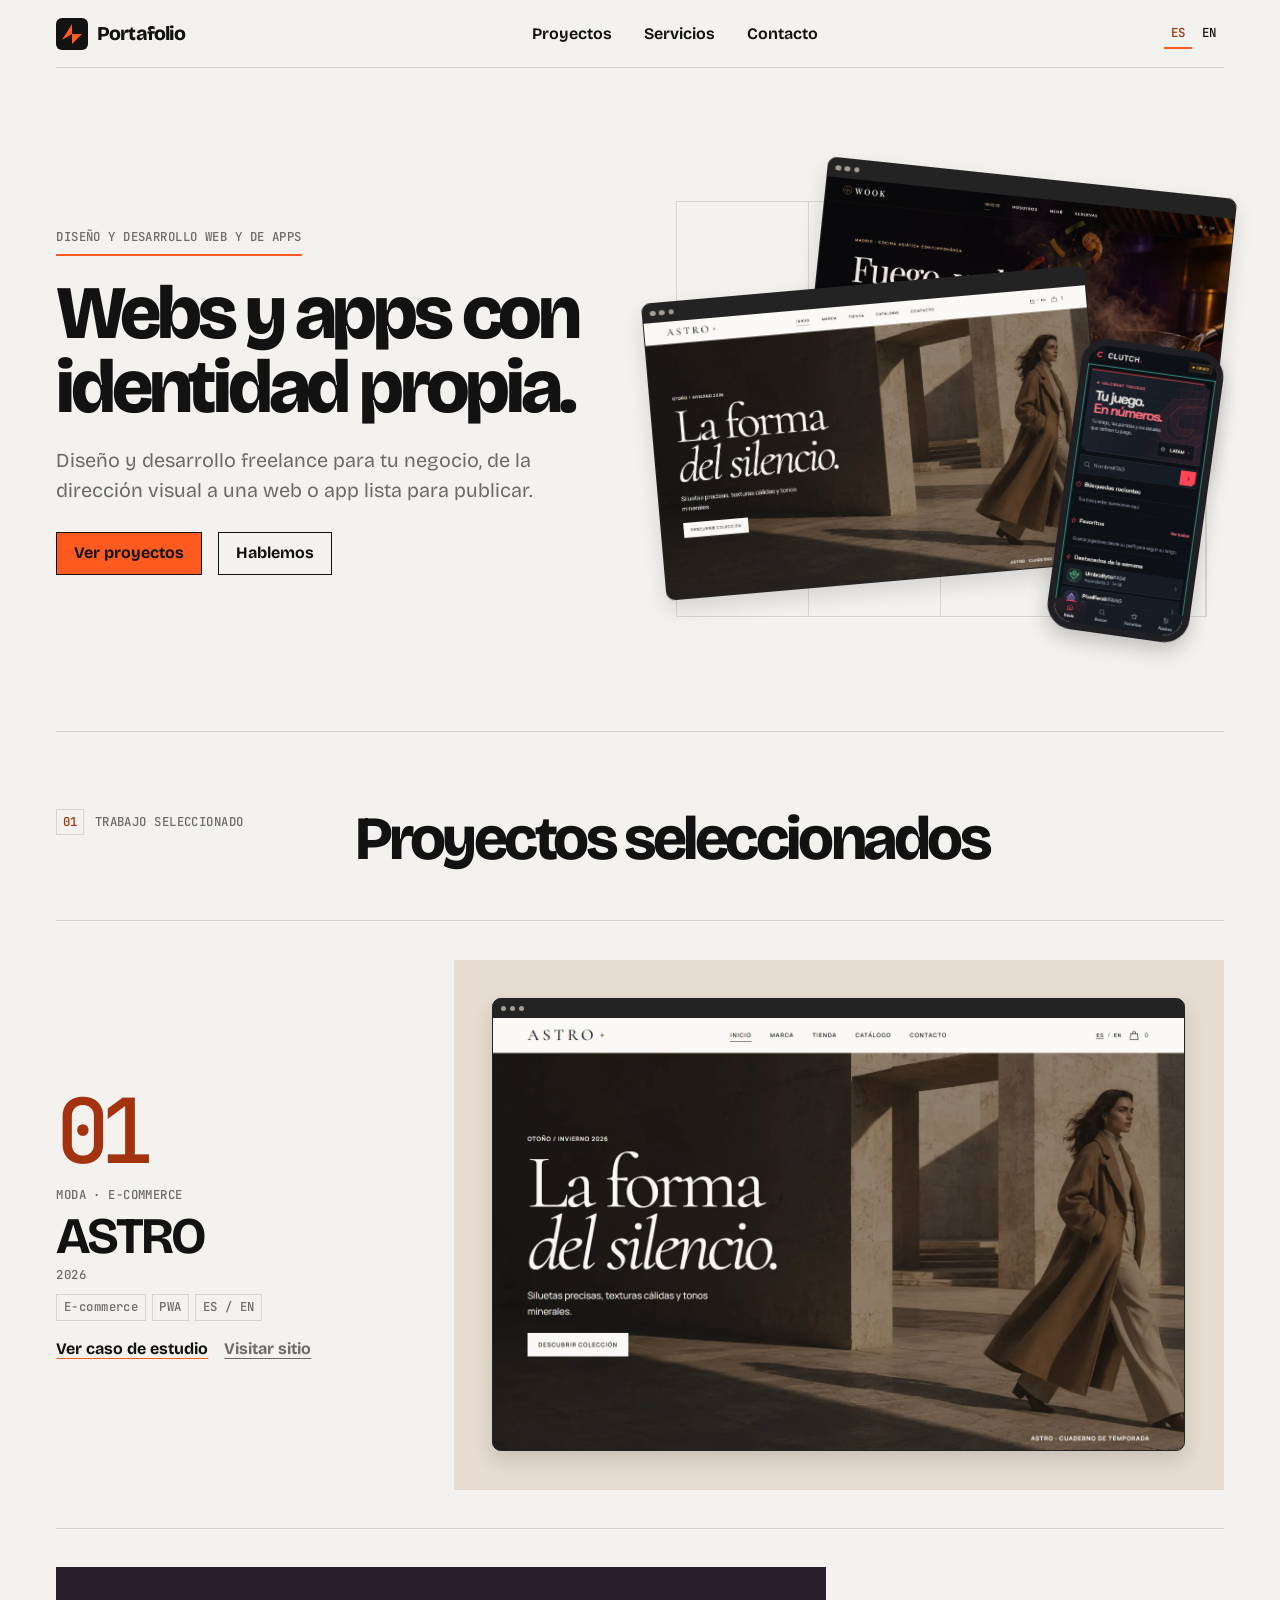
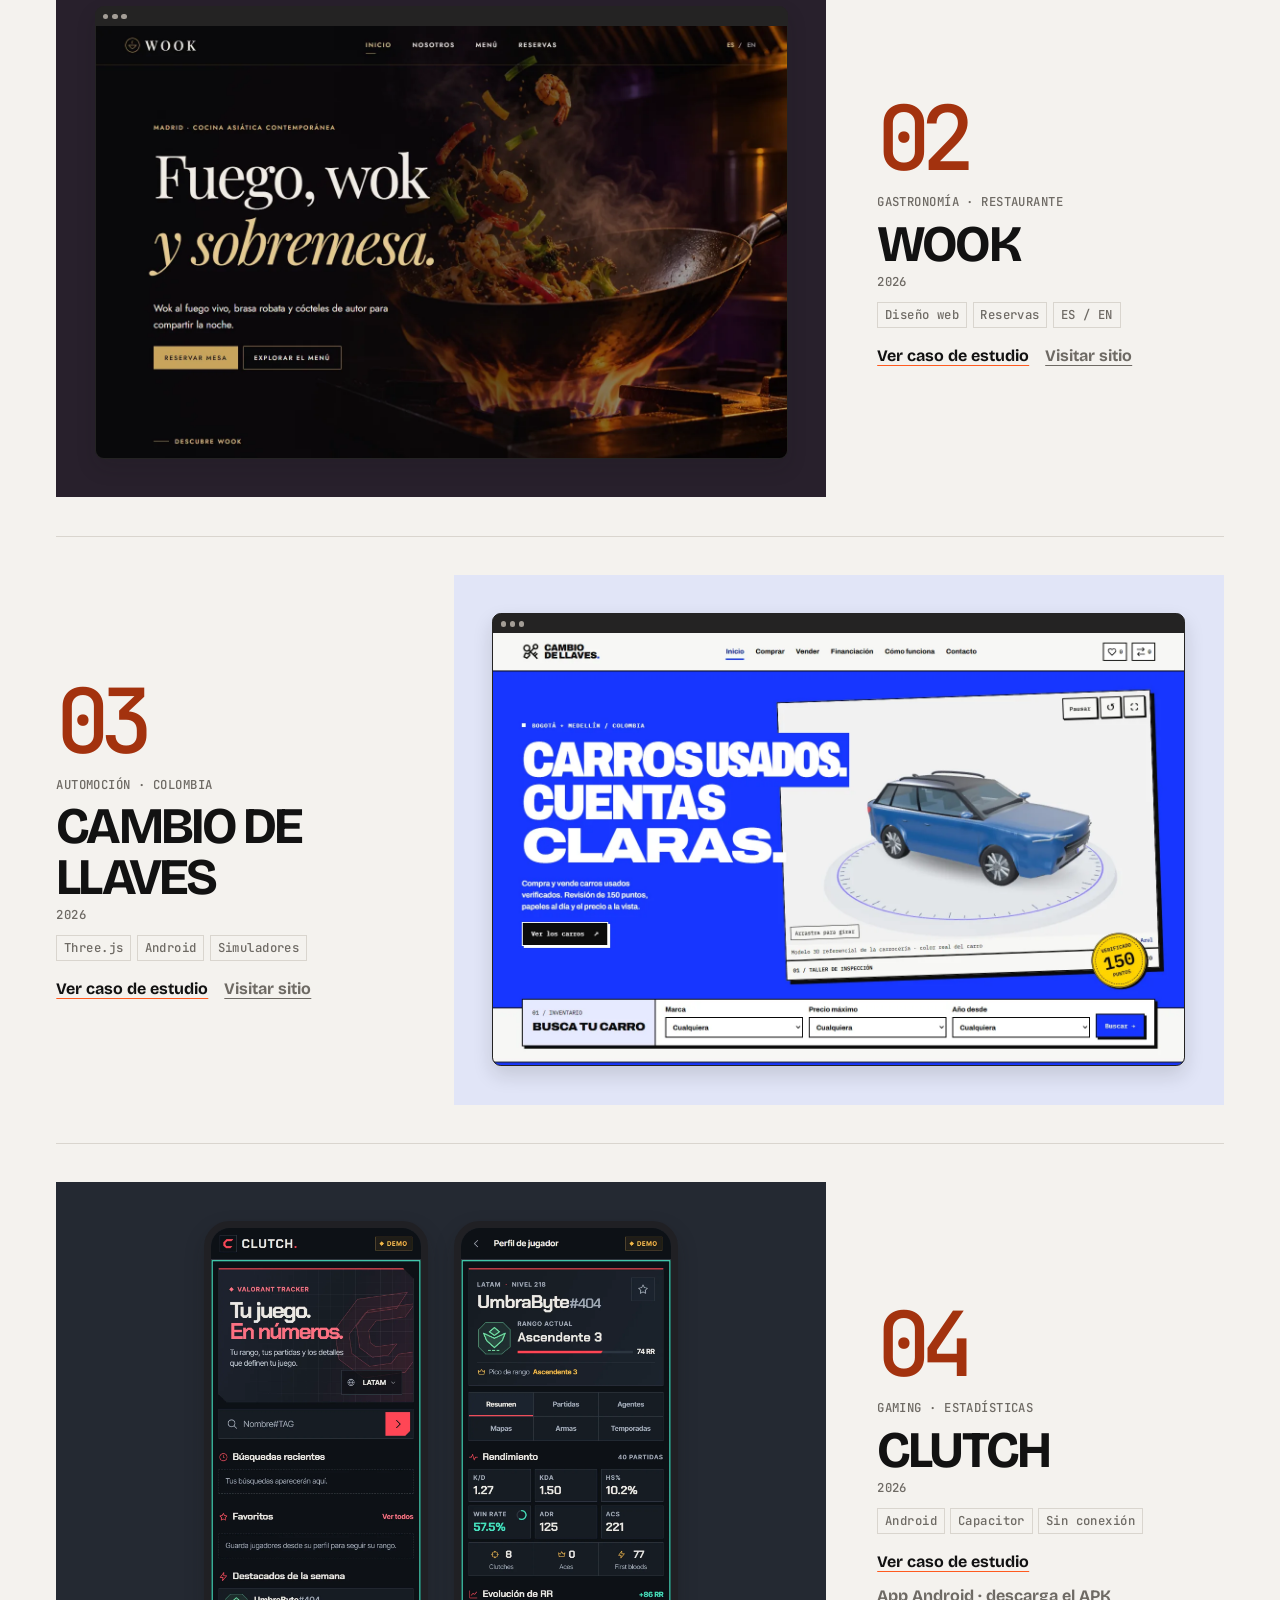
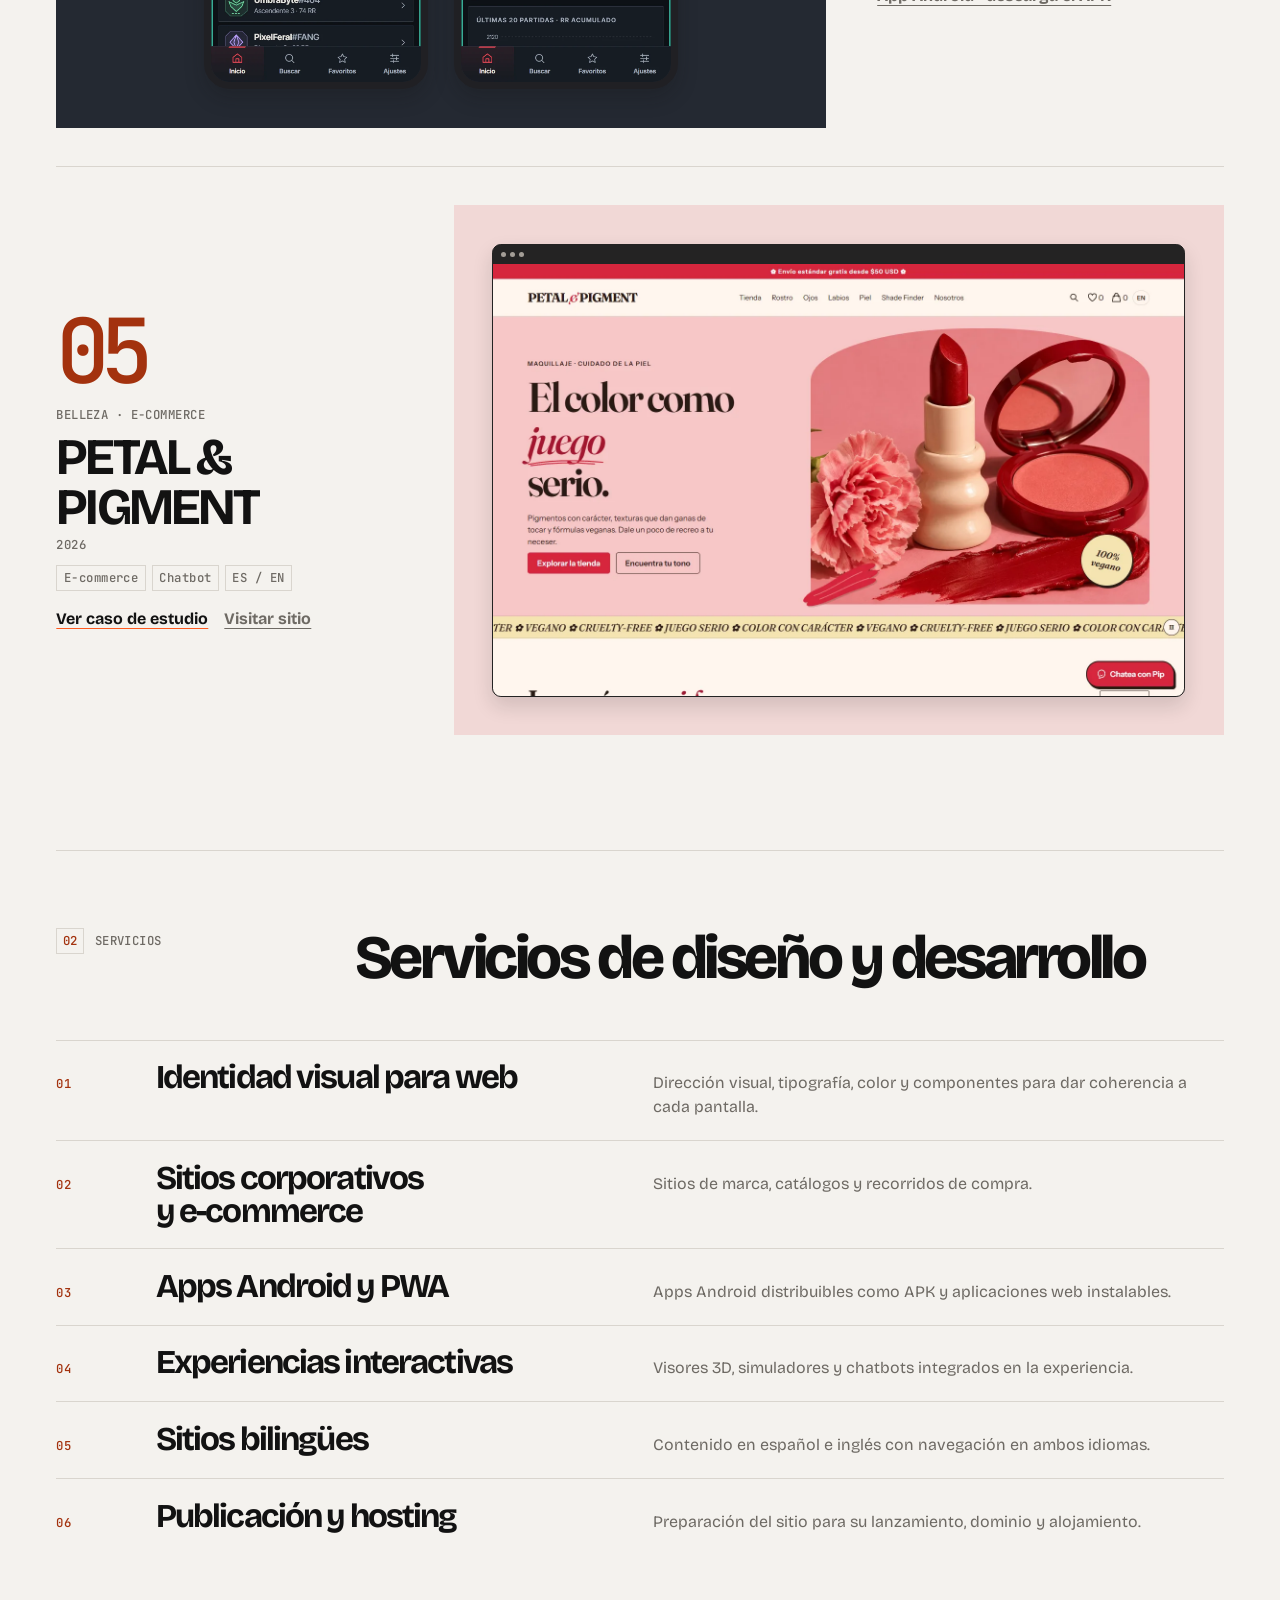
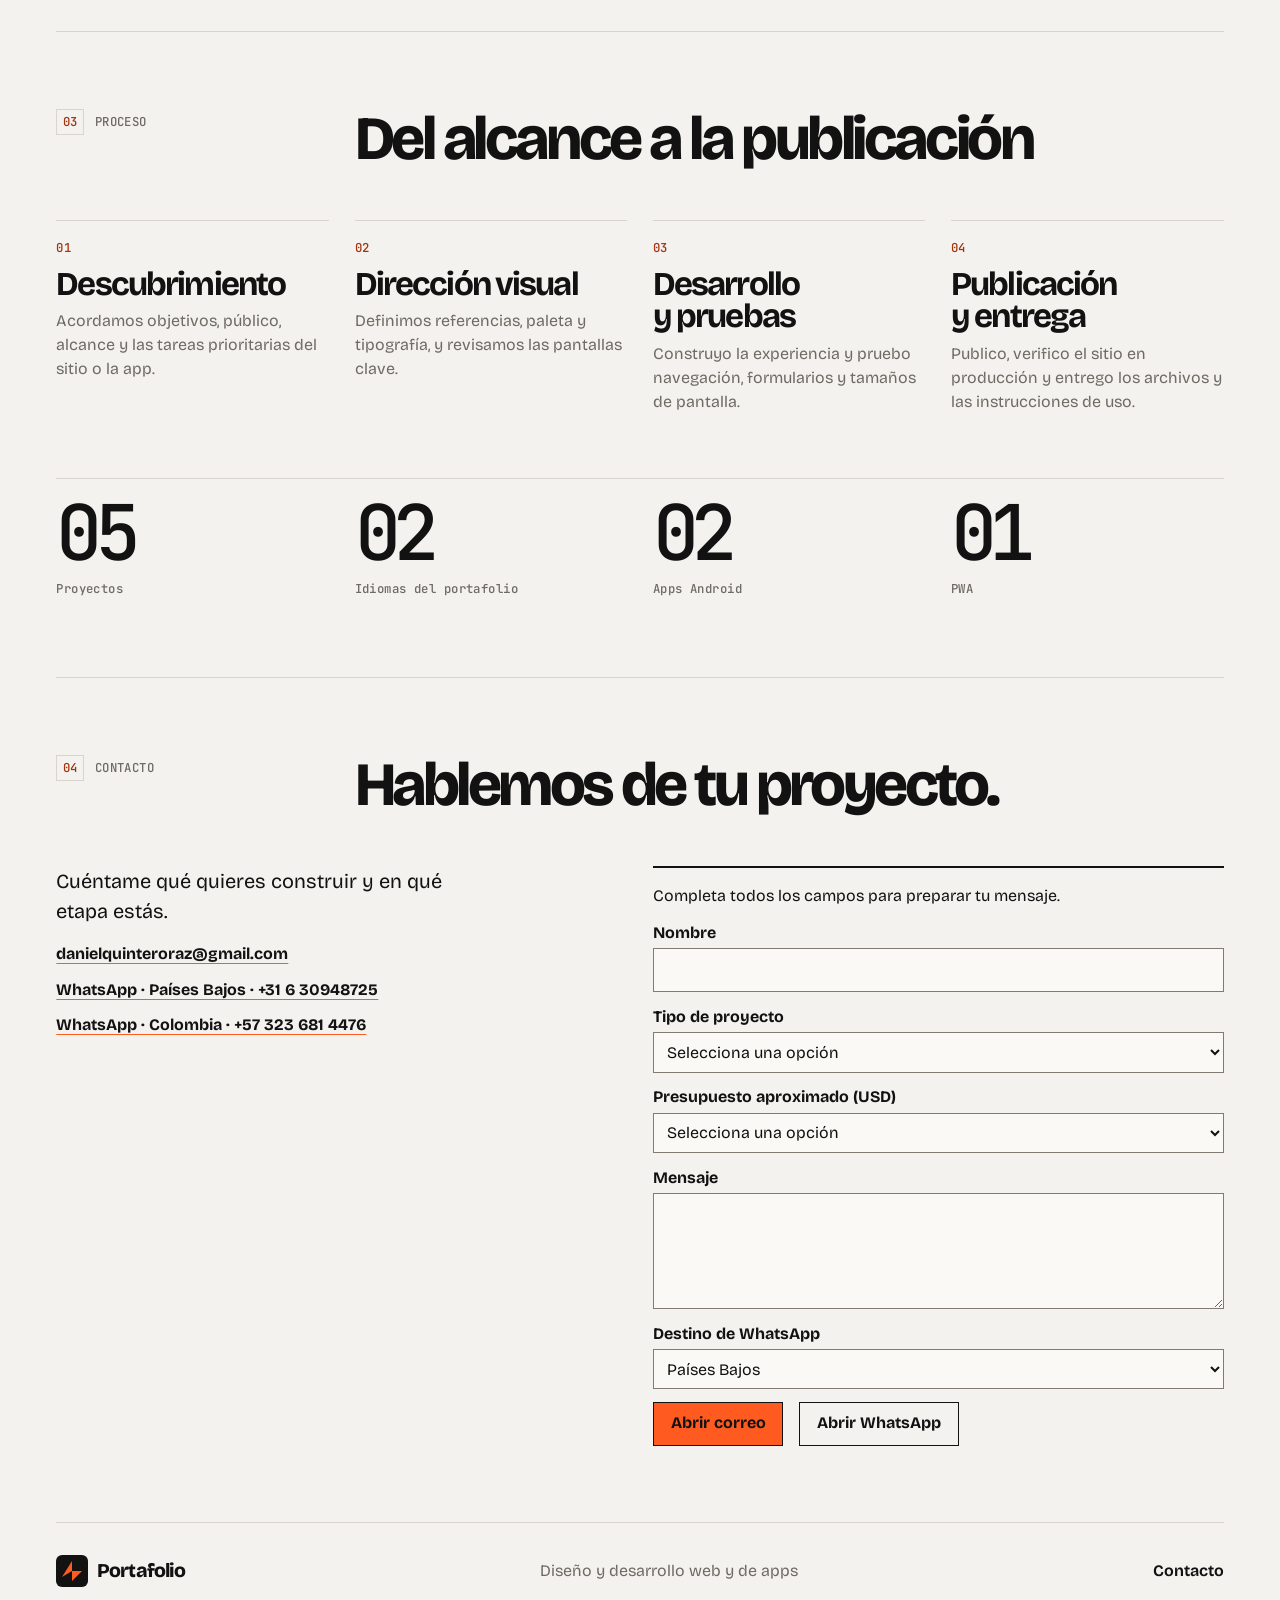
==== index.html @ 355f92ff "Portafolio bilingüe con los 5 proyectos Co-Authored-By: Claude Opus 5.5 <noreply@anthropic.com>" ====
<!doctype html>
<html lang="es">
<head>
<meta charset="utf-8"><meta name="viewport" content="width=device-width, initial-scale=1">
<title>Portafolio — Diseño y desarrollo web y de apps</title>
<meta name="description" content="Portafolio freelance de diseño y desarrollo web y de apps. Explora cinco proyectos y conversemos sobre el tuyo." data-description-en="Freelance web and app design and development portfolio. Explore five projects and let’s talk about yours.">
<meta property="og:title" content="Portafolio — Diseño y desarrollo web y de apps"><meta property="og:description" content="Portafolio freelance de diseño y desarrollo web y de apps. Explora cinco proyectos y conversemos sobre el tuyo."><meta property="og:image" content="assets/shots/astro-home.webp"><meta property="og:locale" content="es_ES"><meta property="og:type" content="website">
<link rel="icon" type="image/svg+xml" href="assets/favicon.svg"><link rel="stylesheet" href="https://fonts.googleapis.com/css2?family=Bricolage+Grotesque:opsz,wght@12..96,400..800&amp;family=JetBrains+Mono:wght@400;500;600&amp;display=swap" media="print" onload="this.media='all'"><link rel="stylesheet" href="css/site.css">
<script defer src="js/config.js"></script><script defer src="js/projects.js"></script><script defer src="js/site.js"></script>
</head>
<body>
<a class="skip" href="#main"><span data-en="Skip to content" >Saltar al contenido</span></a>
<header class="top wrap"><a class="brand" href="index.html" data-page="index.html"><img width="32" height="32" src="assets/favicon.svg" alt=""><span data-brand>Portafolio</span></a><nav aria-label="Principal" data-nav><a class="nav-link" href="index.html#proyectos" data-page="index.html#proyectos"><span data-en="Work" >Proyectos</span></a><a class="nav-link" href="index.html#servicios" data-page="index.html#servicios"><span data-en="Services" >Servicios</span></a><a class="nav-link" href="index.html#contacto" data-page="index.html#contacto"><span data-en="Contact" >Contacto</span></a></nav><div class="languages" aria-label="Idioma / Language"><a lang="es" aria-label="Español" aria-current="true" href="index.html?lang=es" data-language="es">ES</a><a lang="en" aria-label="English" href="index.html?lang=en" data-language="en">EN</a></div></header>
<main id="main" tabindex="-1"><section class="hero wrap grid"><div class="hero-copy"><p class="eyebrow role" data-role>Diseño y desarrollo web y de apps</p><h1 data-en="Websites and apps with their own identity." >Webs y apps con identidad propia.</h1><p data-en="Freelance design and development for your business, from visual direction to a website or app ready to launch." class="hero-description">Diseño y desarrollo freelance para tu negocio, de la dirección visual a una web o app lista para publicar.</p><div class="actions"><a class="button primary" href="index.html#proyectos" data-page="index.html#proyectos"><span data-en="View projects" >Ver proyectos</span></a><a class="button" href="index.html#contacto" data-page="index.html#contacto"><span data-en="Let’s talk" >Hablemos</span></a></div></div><div class="collage"><div class="collage-grid" aria-hidden="true"></div><div class="hero-back"><figure class="device browser"><div class="browser-bar" aria-hidden="true"><i></i><i></i><i></i></div><img loading="eager" fetchpriority="high" decoding="async" src="assets/shots/wook-home.webp" alt="Portada cinematográfica de WOOK" data-alt-en="WOOK cinematic homepage" width="1440" height="900"></figure></div><div class="hero-main"><figure class="device browser"><div class="browser-bar" aria-hidden="true"><i></i><i></i><i></i></div><img loading="eager" fetchpriority="high" decoding="async" src="assets/shots/astro-home.webp" alt="Portada editorial de ASTRO" data-alt-en="ASTRO editorial homepage" width="1440" height="900"></figure></div><div class="hero-phone"><figure class="device phone"><img loading="eager" fetchpriority="high" decoding="async" src="assets/shots/clutch-home.webp" alt="Inicio de la app Android CLUTCH" data-alt-en="CLUTCH Android app home screen" width="780" height="1688"></figure></div></div></section><section class="wrap work" id="proyectos"><div class="section-head grid"><div class="section-label"><span aria-hidden="true">01</span><p class="eyebrow"><span data-en="Selected work" >Trabajo seleccionado</span></p></div><h2 data-en="Selected projects" >Proyectos seleccionados</h2></div><article class="project grid" data-reveal><div class="project-info"><div class="project-number" aria-hidden="true">01</div><p class="eyebrow"><span data-en="Fashion · E-commerce" >Moda · E-commerce</span></p><h3>ASTRO</h3><p class="year">2026</p><ul class="tags"><li>E-commerce</li><li>PWA</li><li>ES / EN</li></ul><div class="actions"><a class="text-link" href="projects/astro.html" data-page="projects/astro.html"><span data-en="View case study" >Ver caso de estudio</span></a><a class="text-link secondary" href="https://astro-studio-web.netlify.app"><span data-en="Visit website" >Visitar sitio</span></a></div></div><div class="project-visual astro"><figure class="device browser"><div class="browser-bar" aria-hidden="true"><i></i><i></i><i></i></div><img loading="lazy" decoding="async" src="assets/shots/astro-home.webp" alt="Portada editorial de ASTRO" data-alt-en="ASTRO editorial homepage" width="1440" height="900"></figure></div></article>
<article class="project grid" data-reveal><div class="project-info"><div class="project-number" aria-hidden="true">02</div><p class="eyebrow"><span data-en="Hospitality · Restaurant" >Gastronomía · Restaurante</span></p><h3>WOOK</h3><p class="year">2026</p><ul class="tags"><li><span data-en="Web design" >Diseño web</span></li><li><span data-en="Booking" >Reservas</span></li><li>ES / EN</li></ul><div class="actions"><a class="text-link" href="projects/wook.html" data-page="projects/wook.html"><span data-en="View case study" >Ver caso de estudio</span></a><a class="text-link secondary" href="https://restaurante-wook.netlify.app"><span data-en="Visit website" >Visitar sitio</span></a></div></div><div class="project-visual wook"><figure class="device browser"><div class="browser-bar" aria-hidden="true"><i></i><i></i><i></i></div><img loading="lazy" decoding="async" src="assets/shots/wook-home.webp" alt="Portada cinematográfica de WOOK" data-alt-en="WOOK cinematic homepage" width="1440" height="900"></figure></div></article>
<article class="project grid" data-reveal><div class="project-info"><div class="project-number" aria-hidden="true">03</div><p class="eyebrow"><span data-en="Automotive · Colombia" >Automoción · Colombia</span></p><h3>CAMBIO DE LLAVES</h3><p class="year">2026</p><ul class="tags"><li>Three.js</li><li>Android</li><li><span data-en="Calculators" >Simuladores</span></li></ul><div class="actions"><a class="text-link" href="projects/cambio-de-llaves.html" data-page="projects/cambio-de-llaves.html"><span data-en="View case study" >Ver caso de estudio</span></a><a class="text-link secondary" href="https://cambio-de-llaves.netlify.app"><span data-en="Visit website" >Visitar sitio</span></a></div></div><div class="project-visual cambio-de-llaves"><figure class="device browser"><div class="browser-bar" aria-hidden="true"><i></i><i></i><i></i></div><img loading="lazy" decoding="async" src="assets/shots/cdl-home.webp" alt="Portada de Cambio de Llaves" data-alt-en="Cambio de Llaves homepage" width="1440" height="900"></figure></div></article>
<article class="project grid" data-reveal><div class="project-info"><div class="project-number" aria-hidden="true">04</div><p class="eyebrow"><span data-en="Gaming · Statistics" >Gaming · Estadísticas</span></p><h3>CLUTCH</h3><p class="year">2026</p><ul class="tags"><li>Android</li><li>Capacitor</li><li><span data-en="Offline" >Sin conexión</span></li></ul><div class="actions"><a class="text-link" href="projects/clutch.html" data-page="projects/clutch.html"><span data-en="View case study" >Ver caso de estudio</span></a><a class="text-link secondary" href="https://github.com/danielquinteroraz-creator/clutch-tracker/releases/latest"><span data-en="Android app · download the APK" >App Android · descarga el APK</span></a></div></div><div class="project-visual clutch pair"><figure class="device phone"><img loading="lazy" decoding="async" src="assets/shots/clutch-home.webp" alt="Inicio de la app Android CLUTCH" data-alt-en="CLUTCH Android app home screen" width="780" height="1688"></figure><figure class="device phone"><img loading="lazy" decoding="async" src="assets/shots/clutch-player.webp" alt="Perfil y estadísticas en CLUTCH" data-alt-en="CLUTCH player profile and stats" width="780" height="1688"></figure></div></article>
<article class="project grid" data-reveal><div class="project-info"><div class="project-number" aria-hidden="true">05</div><p class="eyebrow"><span data-en="Beauty · E-commerce" >Belleza · E-commerce</span></p><h3>PETAL &amp; PIGMENT</h3><p class="year">2026</p><ul class="tags"><li>E-commerce</li><li>Chatbot</li><li>ES / EN</li></ul><div class="actions"><a class="text-link" href="projects/petal-and-pigment.html" data-page="projects/petal-and-pigment.html"><span data-en="View case study" >Ver caso de estudio</span></a><a class="text-link secondary" href="https://petal-and-pigment.netlify.app"><span data-en="Visit website" >Visitar sitio</span></a></div></div><div class="project-visual petal-and-pigment"><figure class="device browser"><div class="browser-bar" aria-hidden="true"><i></i><i></i><i></i></div><img loading="lazy" decoding="async" src="assets/shots/pp-home.webp" alt="Portada de Petal &amp; Pigment" data-alt-en="Petal &amp; Pigment homepage" width="1440" height="900"></figure></div></article></section><section class="wrap services" id="servicios"><div class="section-head grid"><div class="section-label"><span aria-hidden="true">02</span><p class="eyebrow"><span data-en="Services" >Servicios</span></p></div><h2 data-en="Design &amp; development services" >Servicios de diseño y desarrollo</h2></div><ol class="service-list"><li class="grid" data-reveal><span class="row-number" aria-hidden="true">01</span><h3 data-en="Visual identity for the web" >Identidad visual para web</h3><p data-en="Art direction, typography, color and components that bring consistency to every screen." >Dirección visual, tipografía, color y componentes para dar coherencia a cada pantalla.</p></li><li class="grid" data-reveal><span class="row-number" aria-hidden="true">02</span><h3 data-en="Business websites and e-commerce" >Sitios corporativos y e-commerce</h3><p data-en="Brand websites, catalogs and shopping flows." >Sitios de marca, catálogos y recorridos de compra.</p></li><li class="grid" data-reveal><span class="row-number" aria-hidden="true">03</span><h3 data-en="Android apps and PWAs" >Apps Android y PWA</h3><p data-en="Android apps distributed as APKs and installable web apps." >Apps Android distribuibles como APK y aplicaciones web instalables.</p></li><li class="grid" data-reveal><span class="row-number" aria-hidden="true">04</span><h3 data-en="Interactive experiences" >Experiencias interactivas</h3><p data-en="3D viewers, calculators and chatbots integrated into the experience." >Visores 3D, simuladores y chatbots integrados en la experiencia.</p></li><li class="grid" data-reveal><span class="row-number" aria-hidden="true">05</span><h3 data-en="Bilingual websites" >Sitios bilingües</h3><p data-en="Spanish and English content with navigation in both languages." >Contenido en español e inglés con navegación en ambos idiomas.</p></li><li class="grid" data-reveal><span class="row-number" aria-hidden="true">06</span><h3 data-en="Deployment and hosting" >Publicación y hosting</h3><p data-en="Site preparation for launch, domain and hosting." >Preparación del sitio para su lanzamiento, dominio y alojamiento.</p></li></ol></section><section class="wrap process"><div class="section-head grid"><div class="section-label"><span aria-hidden="true">03</span><p class="eyebrow"><span data-en="Process" >Proceso</span></p></div><h2 data-en="From scope to launch" >Del alcance a la publicación</h2></div><ol class="steps grid"><li data-reveal><span class="row-number" aria-hidden="true">01</span><h3 data-en="Discovery" >Descubrimiento</h3><p data-en="We agree on goals, audience, scope and the tasks the website or app needs to support." >Acordamos objetivos, público, alcance y las tareas prioritarias del sitio o la app.</p></li><li data-reveal><span class="row-number" aria-hidden="true">02</span><h3 data-en="Visual direction" >Dirección visual</h3><p data-en="We define references, palette and typography, and review the key screens." >Definimos referencias, paleta y tipografía, y revisamos las pantallas clave.</p></li><li data-reveal><span class="row-number" aria-hidden="true">03</span><h3 data-en="Development and testing" >Desarrollo y pruebas</h3><p data-en="I build the experience and test navigation, forms and screen sizes." >Construyo la experiencia y pruebo navegación, formularios y tamaños de pantalla.</p></li><li data-reveal><span class="row-number" aria-hidden="true">04</span><h3 data-en="Launch and handoff" >Publicación y entrega</h3><p data-en="I launch, verify the live site and hand over the files and instructions." >Publico, verifico el sitio en producción y entrego los archivos y las instrucciones de uso.</p></li></ol><ul class="numbers grid"><li><strong>05</strong><span data-en="Projects" >Proyectos</span></li><li><strong>02</strong><span data-en="Portfolio languages" >Idiomas del portafolio</span></li><li><strong>02</strong><span data-en="Android apps" >Apps Android</span></li><li><strong>01</strong><span data-en="PWA" >PWA</span></li></ul></section><section class="contact wrap" id="contacto"><div class="section-head grid"><div class="section-label"><span aria-hidden="true">04</span><p class="eyebrow"><span data-en="Contact" >Contacto</span></p></div><h2 data-en="Let’s talk about your project." >Hablemos de tu proyecto.</h2></div><div class="grid contact-grid"><div class="contact-copy"><p data-en="Tell me what you want to build and where you are in the process." >Cuéntame qué quieres construir y en qué etapa estás.</p><a class="text-link" data-email hidden></a><noscript><p>danielquinteroraz [arroba] gmail [punto] com</p></noscript><a class="text-link" data-wa="0" href="https://wa.me/31630948725">WhatsApp · Países Bajos · +31 6 30948725</a><a class="text-link" data-wa="1" href="https://wa.me/573236814476">WhatsApp · Colombia · +57 323 681 4476</a></div><form hidden novalidate><p data-en="Complete all fields to draft your message." >Completa todos los campos para preparar tu mensaje.</p><div class="field"><label for="name"><span data-en="Name" >Nombre</span></label><input id="name" autocomplete="name" required aria-describedby="name-error"><span id="name-error" class="error" aria-live="polite"></span></div><div class="field"><label for="type"><span data-en="Project type" >Tipo de proyecto</span></label><select id="type" required aria-describedby="type-error"><option data-en="Select an option" value="">Selecciona una opción</option><option data-en="Website" value="web">Sitio web</option><option value="shop">E-commerce</option><option data-en="Android app or PWA" value="app">App Android o PWA</option><option data-en="Interactive experience" value="interactive">Experiencia interactiva</option><option data-en="Other" value="other">Otro</option></select><span id="type-error" class="error" aria-live="polite"></span></div><div class="field"><label for="budget"><span data-en="Approximate budget (USD)" >Presupuesto aproximado (USD)</span></label><select id="budget" required aria-describedby="budget-error"><option data-en="Select an option" value="">Selecciona una opción</option><option data-en="Under 1,000" value="under">Menos de 1.000</option><option data-en="1,000–3,000" value="1-3">1.000–3.000</option><option data-en="3,001–6,000" value="3-6">3.001–6.000</option><option data-en="Over 6,000" value="over">Más de 6.000</option><option data-en="To be determined" value="open">Por definir</option></select><span id="budget-error" class="error" aria-live="polite"></span></div><div class="field"><label for="message"><span data-en="Message" >Mensaje</span></label><textarea id="message" rows="4" required aria-describedby="message-error"></textarea><span id="message-error" class="error" aria-live="polite"></span></div><div class="field recipient"><label for="wa-recipient"><span data-en="WhatsApp recipient" >Destino de WhatsApp</span></label><select id="wa-recipient"><option data-wa-option value="0">Países Bajos</option><option data-wa-option value="1">Colombia</option></select></div><div class="actions"><button class="button primary" type="submit" value="email"><span data-en="Open email" >Abrir correo</span></button><button class="button" type="submit" value="whatsapp"><span data-en="Open WhatsApp" >Abrir WhatsApp</span></button></div><p id="form-status" role="status"></p></form></div></section></main>
<footer class="footer wrap"><a class="brand" href="index.html" data-page="index.html"><img width="32" height="32" src="assets/favicon.svg" alt=""><span data-brand>Portafolio</span></a><p data-role>Diseño y desarrollo web y de apps</p><a class="footer-link" href="index.html#contacto" data-page="index.html#contacto"><span data-en="Contact" >Contacto</span></a></footer>
</body>
</html>
---- css/site.css ----
@layer base, layout, components, motion;

@layer base {
  :root {
    --paper: #f4f2ee;
    --ink: #121212;
    --muted: #6e6a64;
    --line: #d9d5ce;
    --signal: #ff5a1f;
    --signal-text: #a3320e;
    --mono: "JetBrains Mono", monospace;
    --gutter: clamp(1.125rem, 4.4vw, 5rem);
    --gap: clamp(.875rem, 2vw, 2rem);
    color: var(--ink);
    background: var(--paper);
    font-family: "Bricolage Grotesque", system-ui, sans-serif;
    font-optical-sizing: auto;
    line-height: 1.5;
  }
  *, *::before, *::after { box-sizing: border-box; }
  [hidden] { display: none !important; }
  body, h1, h2, h3, p, figure, dl, dd, ul, ol { margin: 0; }
  ul, ol { padding: 0; }
  h1, h2, h3 { line-height: .98; letter-spacing: -.056em; text-wrap: balance; }
  h1 { font-size: clamp(3rem, 5.9vw, 6.3rem); font-weight: 800; }
  h2 { font-size: clamp(2.6rem, 4.8vw, 5.15rem); font-weight: 760; }
  h3 { font-size: clamp(1.45rem, 2.6vw, 2.75rem); }
  a { color: inherit; }
  img { display: block; max-width: 100%; }
  ::selection { background: var(--signal); color: var(--ink); }
  :focus-visible { outline: 2px solid var(--signal-text); outline-offset: 4px; }
  main:focus { outline: none; }
  .skip { position: fixed; z-index: 5; inset: .75rem auto auto .75rem; padding: .75rem; background: var(--ink); color: white; transform: translateY(-200%); }
  .skip:focus { transform: none; }
}
@layer layout {
  .wrap { width: min(100% - 2 * var(--gutter), 92rem); margin-inline: auto; }
  .grid { display: grid; grid-template-columns: repeat(12, minmax(0, 1fr)); gap: var(--gap); }
  .top, .footer { display: flex; align-items: center; justify-content: space-between; gap: 1rem; padding-block: 1.1rem; }
  .top { border-bottom: 1px solid var(--line); }
  .footer { border-top: 1px solid var(--line); min-height: 6rem; }
  .top nav { display: flex; flex-wrap: wrap; gap: clamp(.8rem, 2.5vw, 2.5rem); justify-content: center; }
  .hero { align-items: center; min-height: clamp(31rem, 47vw, 45rem); padding-block: clamp(3.2rem, 7vw, 7rem); }
  .hero-copy { grid-column: span 6; position: relative; z-index: 1; }
  .collage { grid-column: span 6; }
  .work, .services, .process, .contact, .case-gallery, .next { padding-block: clamp(2.8rem, 6vw, 6rem); border-top: 1px solid var(--line); }
  .section-head { margin-bottom: clamp(2rem, 4vw, 4rem); align-items: start; }
  .section-label { grid-column: span 3; display: flex; align-items: center; gap: .65rem; }
  .section-head h2 { grid-column: span 9; text-wrap: pretty; }
  .project { align-items: center; border-top: 1px solid var(--line); padding-block: clamp(1.35rem, 3vw, 3rem); }
  .project-info { grid-column: span 4; min-width: 0; }
  .project-visual { grid-column: span 8; }
  .project:nth-of-type(even) .project-visual { grid-column: 1 / span 8; grid-row: 1; }
  .project:nth-of-type(even) .project-info { grid-column: 9 / span 4; grid-row: 1; padding-left: clamp(0rem, 2vw, 2rem); }
  .service-list, .steps, .numbers { list-style: none; }
  .service-list li { align-items: baseline; border-top: 1px solid var(--line); padding-block: 1.3rem; }
  .service-list h3 { grid-column: span 5; }
  .service-list p { grid-column: span 6; }
  .steps li, .numbers li { grid-column: span 3; }
  .steps li { border-top: 1px solid var(--line); padding-top: .85rem; }
  .numbers { margin-top: clamp(2rem, 5vw, 5rem); border-top: 1px solid var(--line); padding-top: 1rem; }
  .contact-copy, .contact form { grid-column: span 6; }
  .case-top { padding-block: clamp(2rem, 5vw, 5rem); }
  .case-title { margin-block: clamp(1.75rem, 4vw, 4rem); align-items: end; }
  .case-title > div:first-child { grid-column: span 2; }
  .case-title > div:last-child { grid-column: span 10; }
  .case-content { padding-bottom: clamp(3rem, 6vw, 6rem); }
  .case-content aside { grid-column: span 3; }
  .case-story { grid-column: 5 / -1; max-width: 56rem; }
  .gallery { display: flex; align-items: flex-start; justify-content: center; gap: var(--gap); }
  .gallery.mixed .browser { flex: 1 1 70%; min-width: 0; }
  .gallery.mixed .phone { flex: 0 1 23%; max-width: 17rem; min-width: 0; }
  @media (max-width: 900px) {
    .hero-copy { grid-column: span 7; }
    .collage { grid-column: span 5; }
    .project-info, .project:nth-of-type(even) .project-info { grid-column: span 5; }
    .project-visual, .project:nth-of-type(even) .project-visual { grid-column: span 7; }
  }
  @media (max-width: 680px) {
    .top { flex-wrap: wrap; gap: .6rem 1rem; }
    .top nav { order: 3; width: 100%; justify-content: flex-start; padding-top: .6rem; border-top: 1px solid var(--line); }
    .footer { flex-wrap: wrap; }
    .footer p { order: 3; width: 100%; }
    .hero { min-height: auto; }
    .hero-copy, .collage, .section-label, .section-head h2, .project-info, .project-visual,
    .project:nth-of-type(even) .project-info, .project:nth-of-type(even) .project-visual,
    .contact-copy, .contact form, .case-content aside, .case-story, .case-title > div:last-child { grid-column: 1 / -1; }
    .project:nth-of-type(even) .project-info, .project:nth-of-type(even) .project-visual { grid-row: auto; padding-left: 0; }
    .case-title > div:first-child { grid-column: 1 / -1; }
    .service-list h3, .service-list p { grid-column: 3 / -1; }
    .service-list li { row-gap: .5rem; }
    .steps li, .numbers li { grid-column: span 6; }
    .contact form { margin-top: 1rem; }
    .gallery.mixed { flex-direction: column; align-items: center; }
    .gallery.mixed .phone { width: min(62%, 15rem); }
    .gallery.mixed .browser { width: 100%; }
  }
}
@layer components {
  .brand { display: inline-flex; align-items: center; gap: .55rem; text-decoration: none; font-weight: 800; letter-spacing: -.045em; font-size: 1.22rem; overflow-wrap: anywhere; }
  .brand img { flex: none; }
  .top nav a, .footer-link { font-weight: 650; text-decoration: none; }
  .top nav a:hover, .footer-link:hover, .brand:hover { color: var(--signal-text); }
  .languages { display: flex; gap: .2rem; font: 500 .78rem var(--mono); }
  .languages a { padding: .35rem .45rem; text-decoration: none; }
  .languages [aria-current] { color: var(--signal-text); border-bottom: 2px solid var(--signal); }
  .eyebrow, .section-label, .year, .tags, .row-number, .case-content dt, .fonts, .numbers li > span {
    font: 500 .77rem/1.5 var(--mono); letter-spacing: .035em; color: var(--muted);
  }
  .eyebrow { text-transform: uppercase; }
  .role { display: inline-block; padding-bottom: .5rem; border-bottom: 2px solid var(--signal); margin-bottom: 1.2rem; }
  .hero h1 { text-wrap: pretty; }
  .hero-description { font-size: clamp(1.06rem, 1.55vw, 1.36rem); max-width: 30rem; margin-block: 1.4rem 1.65rem; color: var(--muted); }
  .actions { display: flex; flex-wrap: wrap; align-items: center; gap: .65rem 1rem; }
  .button { display: inline-block; border: 1px solid var(--ink); background: transparent; color: var(--ink); padding: .65rem 1.05rem; font-family: inherit; font-weight: 700; font-size: 1rem; line-height: 1.3; text-decoration: none; cursor: pointer; }
  .button:hover { background: var(--ink); color: var(--paper); }
  .primary { background: var(--signal); border-color: var(--ink); }
  .text-link { font-weight: 700; color: var(--ink); text-underline-offset: .26em; text-decoration-color: var(--signal); overflow-wrap: anywhere; }
  .text-link:hover { color: var(--signal-text); text-decoration-color: currentColor; }
  .secondary { color: var(--muted); text-decoration-color: currentColor; }
  .collage { position: relative; aspect-ratio: 1.18; isolation: isolate; }
  .collage-grid { position: absolute; inset: 9% 3% 5% 4%; border: 1px solid var(--line); background-image: repeating-linear-gradient(90deg, transparent 0 calc(25% - 1px), var(--line) calc(25% - 1px) 25%); }
  .hero-back, .hero-main, .hero-phone { position: absolute; }
  .hero-back { width: 72%; top: 4%; right: 0; transform: rotate(6deg); }
  .hero-main { width: 78%; top: 26%; left: 0; transform: rotate(-5deg); }
  .hero-phone { width: 25%; right: 3%; bottom: 1%; transform: rotate(8deg); }
  .device { line-height: 0; overflow: hidden; }
  .device img { width: 100%; height: auto; }
  .browser { border-radius: .55rem; border: 1px solid #242323; background: #242323; box-shadow: 0 9px 20px #12121224; }
  .browser-bar { display: flex; align-items: center; gap: .23rem; min-height: clamp(.6rem, 1.5vw, 1.3rem); padding-left: .45rem; }
  .browser-bar i { width: clamp(.18rem, .43vw, .35rem); aspect-ratio: 1; background: #a39d96; border-radius: 50%; }
  .phone { border: clamp(3px, .55vw, 8px) solid #202024; border-radius: clamp(.65rem, 2vw, 2.2rem); box-shadow: 0 9px 20px #12121238; }
  .section-label > span, .row-number { color: var(--signal-text); }
  .section-label > span { border: 1px solid var(--line); padding: .16rem .35rem; }
  .project-number { font: 500 clamp(3.4rem, 7vw, 7rem)/.95 var(--mono); letter-spacing: -.11em; color: var(--signal-text); margin-bottom: .75rem; }
  .project-info h3 { margin: .45rem 0 .25rem; font-size: clamp(2.2rem, 4vw, 4.3rem); text-wrap: pretty; }
  .year { margin-bottom: .65rem; }
  .tags { display: flex; flex-wrap: wrap; gap: .35rem; list-style: none; margin-bottom: 1rem; }
  .tags li { border: 1px solid var(--line); padding: .18rem .42rem; }
  .project-visual, .case-cover { display: flex; align-items: center; justify-content: center; gap: var(--gap); padding: clamp(.85rem, 3vw, 3rem); }
  .astro { background: #e6ddd0; }
  .wook { background: #28202c; }
  .cambio-de-llaves { background: #e1e5f7; }
  .clutch { background: #242932; }
  .petal-and-pigment { background: #f1d8d6; }
  .case-cover { padding: clamp(1rem, 5vw, 5rem); }
  .case-cover .browser { width: min(100%, 70rem); }
  .pair .phone { width: min(37%, 14rem); }
  .case-cover.pair .phone { width: min(39%, 18rem); }
  .steps h3 { margin-block: .55rem; }
  .steps p, .service-list p, .footer p { color: var(--muted); }
  .numbers strong { display: block; font: 500 clamp(2.65rem, 6vw, 5.7rem)/1 var(--mono); letter-spacing: -.1em; margin-bottom: .3rem; }
  .contact-copy p { font-size: 1.25rem; max-width: 25rem; margin-bottom: 1rem; }
  .contact-copy .text-link { display: table; margin-bottom: .7rem; }
  form { border-top: 2px solid var(--ink); padding-top: 1rem; }
  form > p:first-child { margin-bottom: .8rem; }
  .field { display: grid; margin-bottom: .8rem; gap: .2rem; }
  label { font-weight: 700; }
  input, select, textarea { font: inherit; color: inherit; min-width: 0; width: 100%; border: 1px solid #827b72; background: #fbf9f5; border-radius: 0; padding: .55rem; }
  textarea { resize: vertical; }
  .error { color: var(--signal-text); font-size: .9rem; }
  .error:empty, #form-status:empty { display: none; }
  #form-status { margin-top: .75rem; }
  .case-title h1 { overflow-wrap: anywhere; }
  .case-title .project-number { color: var(--ink); border-top: .28rem solid var(--project); margin: 0; padding-top: .25rem; width: fit-content; }
  .case-content dl > div { border-top: 1px solid var(--line); padding-block: .65rem; }
  .case-content dd { font-weight: 650; }
  .case-links { display: grid; gap: .5rem; padding-top: 1rem; border-top: 2px solid var(--project); }
  .case-story h2 { font-size: clamp(2.15rem, 4vw, 3.7rem); margin-block: 2.1rem .8rem; text-align: start; }
  .case-story > p, .features { max-width: 65ch; }
  .case-story .notice { padding: .65rem .85rem; border-left: 3px solid var(--project); margin-bottom: .65rem; color: var(--muted); }
  .swatches { display: flex; gap: .65rem; list-style: none; flex-wrap: wrap; margin-block: 1.25rem; }
  .swatches li { flex: 1 0 5.4rem; max-width: 10rem; font-size: .93rem; }
  .swatch { display: block; height: 3.25rem; background: var(--swatch); border: 1px solid #12121233; margin-bottom: .35rem; }
  .swatches code { display: block; font-family: var(--mono); color: var(--muted); }
  .features { list-style: none; }
  .features li { border-top: 1px solid var(--line); padding-block: .6rem; }
  .next-link { display: inline-block; margin-top: .45rem; font-size: clamp(2.25rem, 6vw, 6rem); letter-spacing: -.06em; line-height: 1; font-weight: 800; text-decoration-color: var(--project); text-underline-offset: .12em; }
}
@layer motion {
  @media (prefers-reduced-motion: no-preference) {
    html { scroll-behavior: smooth; }
    .hero-back, .hero-main, .hero-phone { animation: settle .85s ease-out both; }
    .hero-main { animation-delay: .12s; }
    .hero-phone { animation-delay: .24s; }
    .arrived { animation: settle .5s ease-out both; }
    .button, .text-link, .device { transition: color .18s, background-color .18s, translate .24s; }
    @media (hover: hover) and (pointer: fine) {
      .project-visual:hover .device { translate: 0 -.24rem; }
    }
  }
  @keyframes settle { from { translate: 0 .65rem; opacity: .8; } to { translate: 0 0; opacity: 1; } }
}
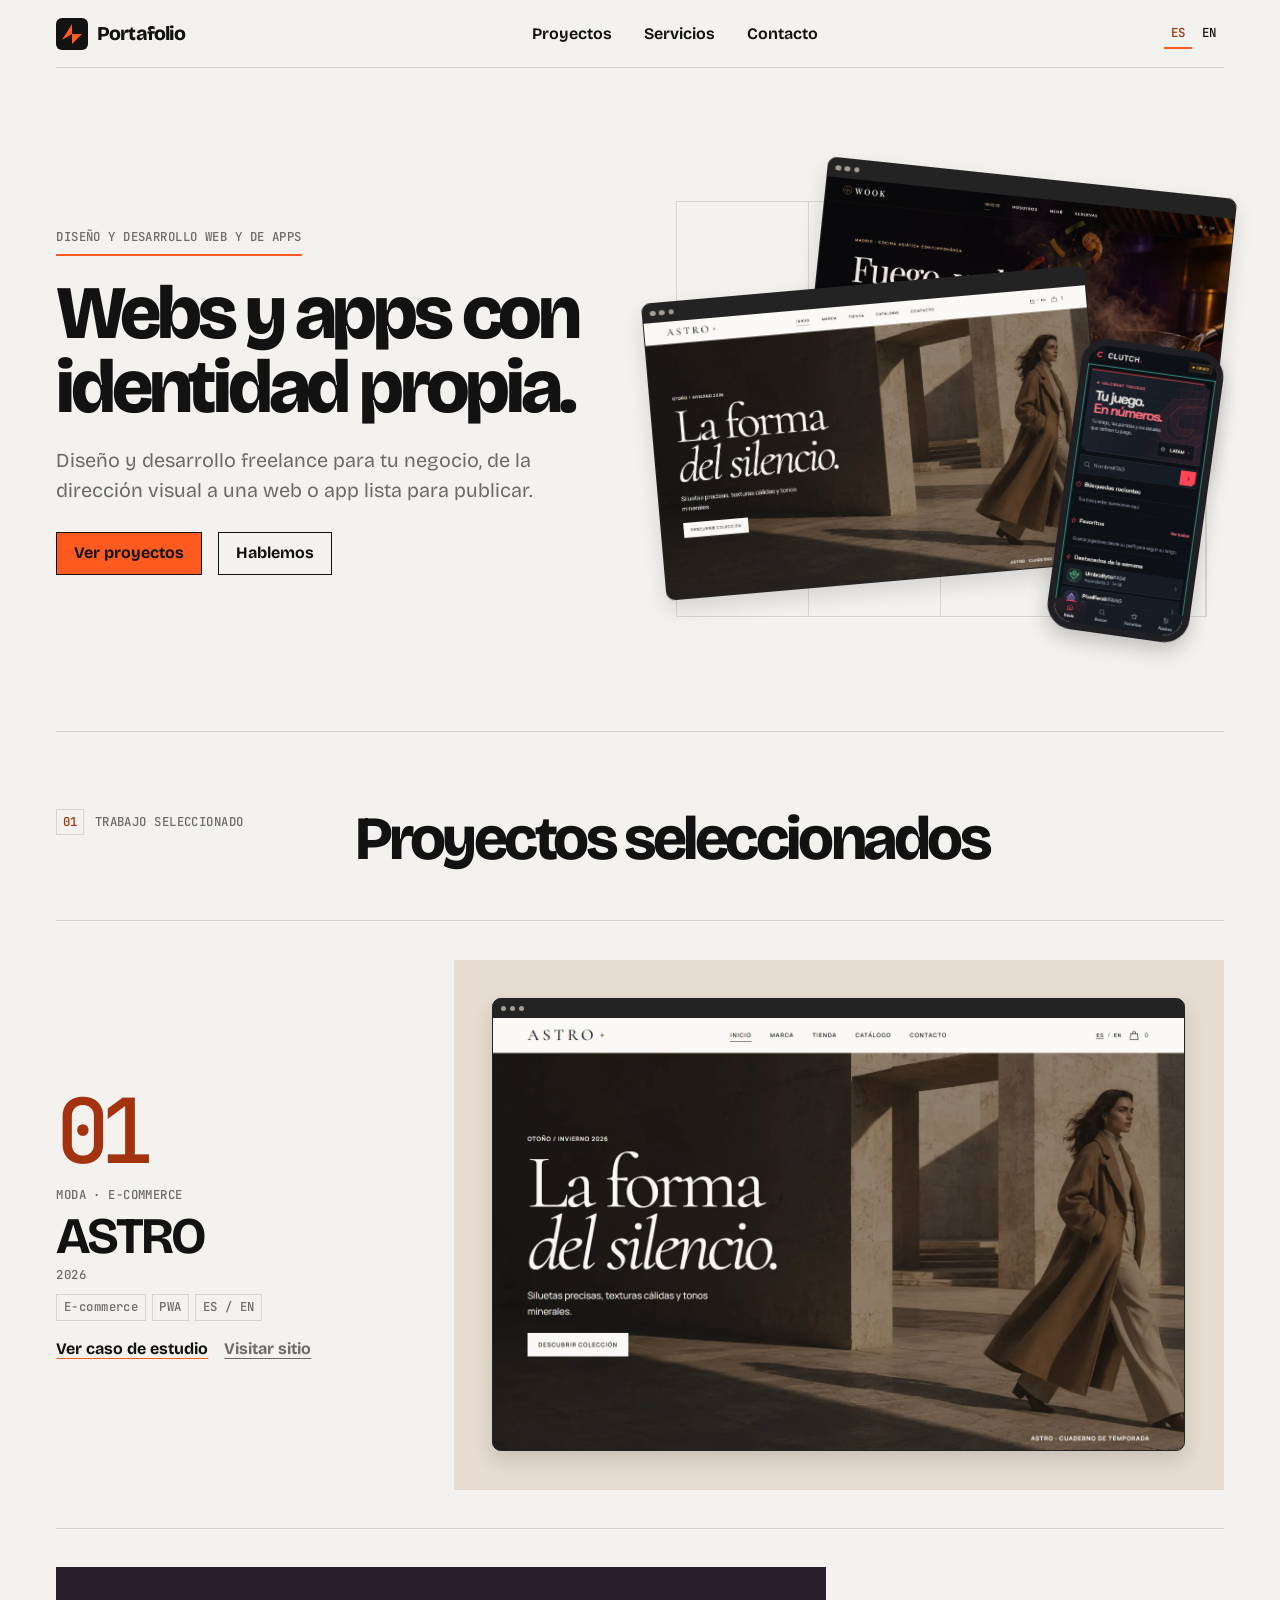
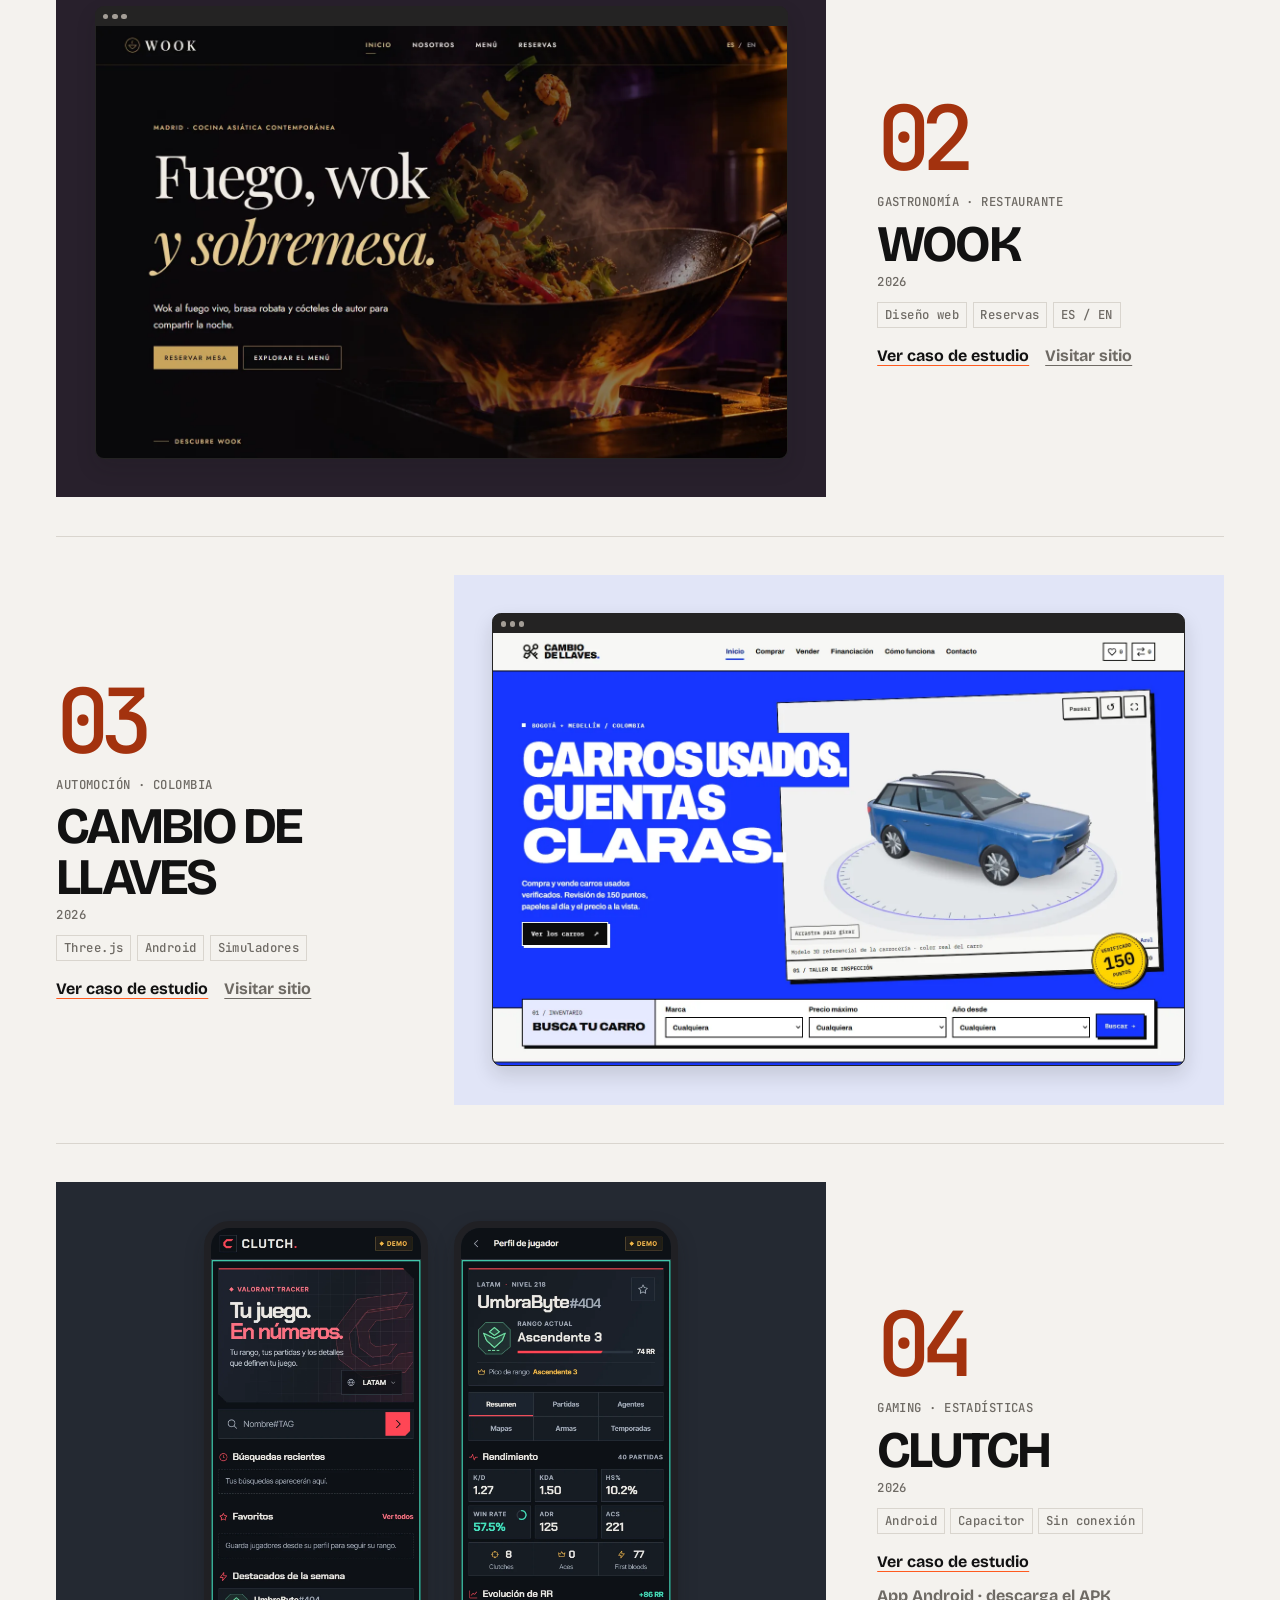
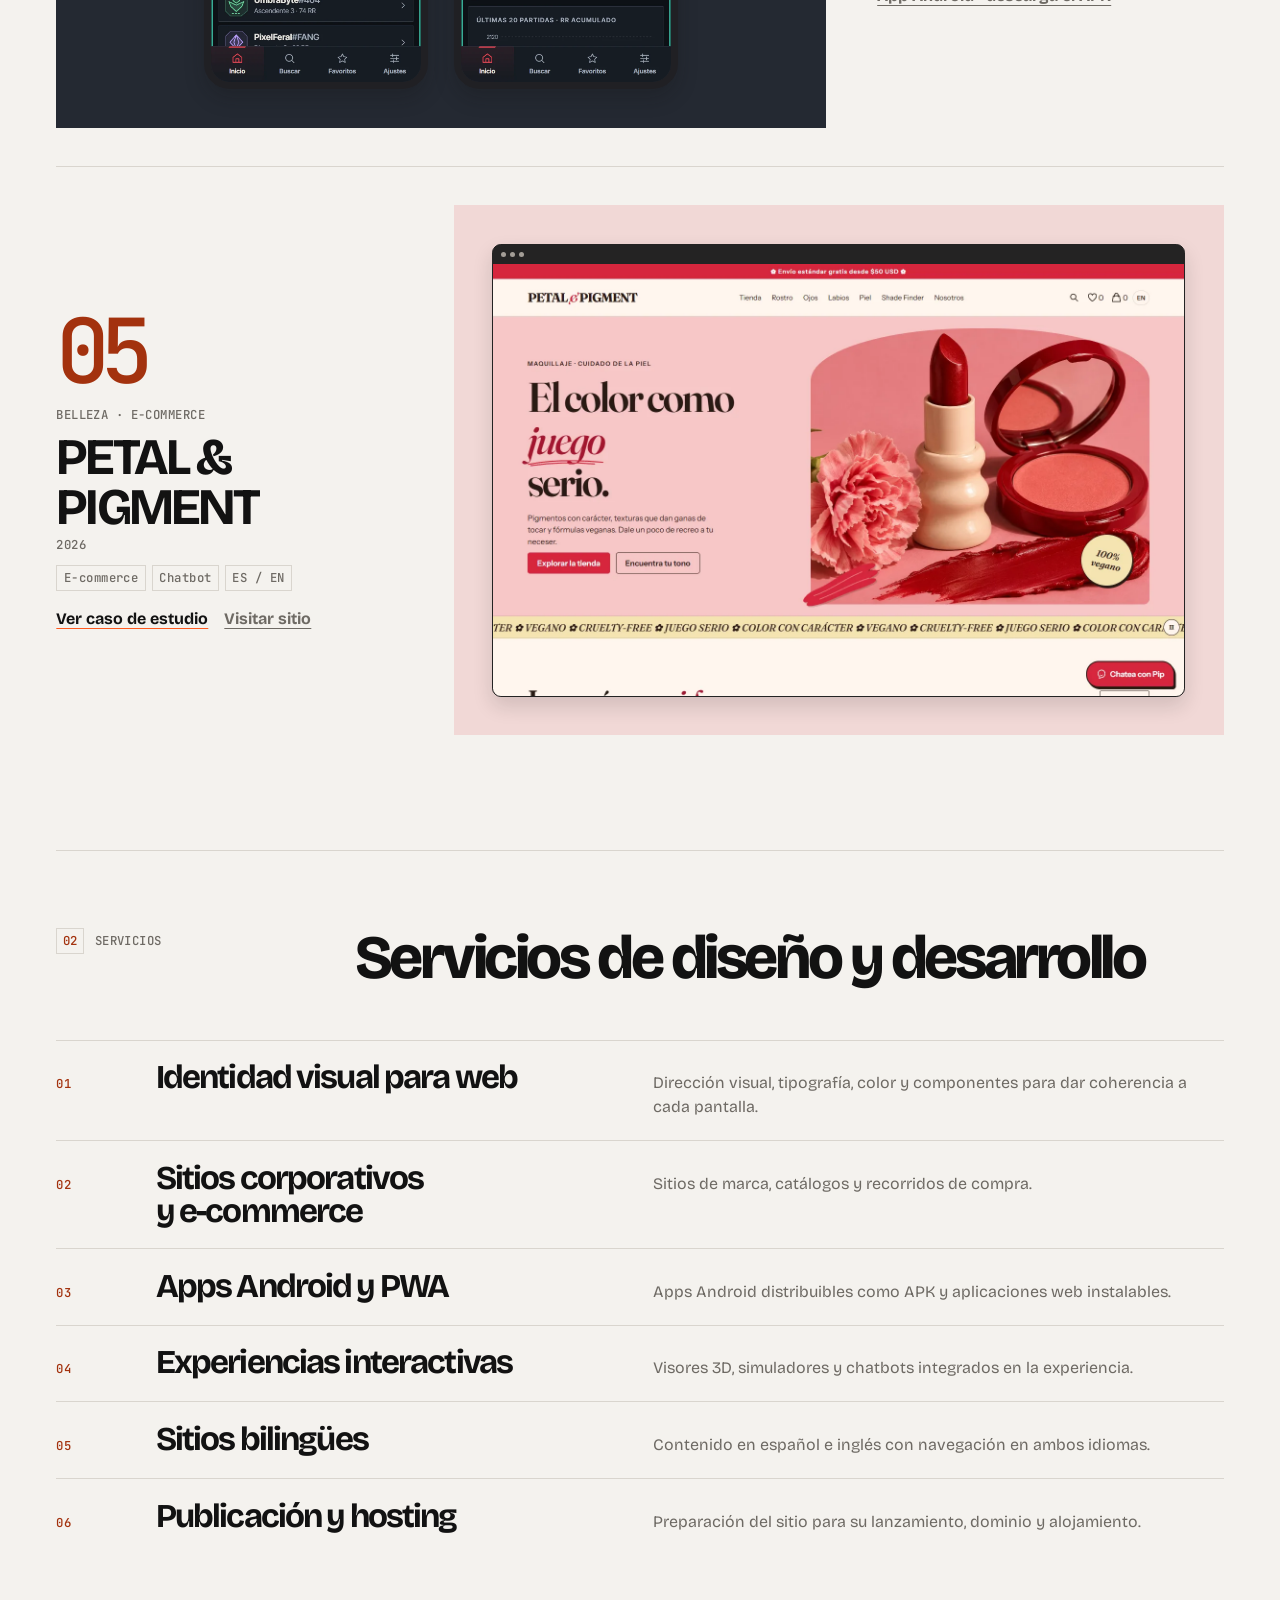
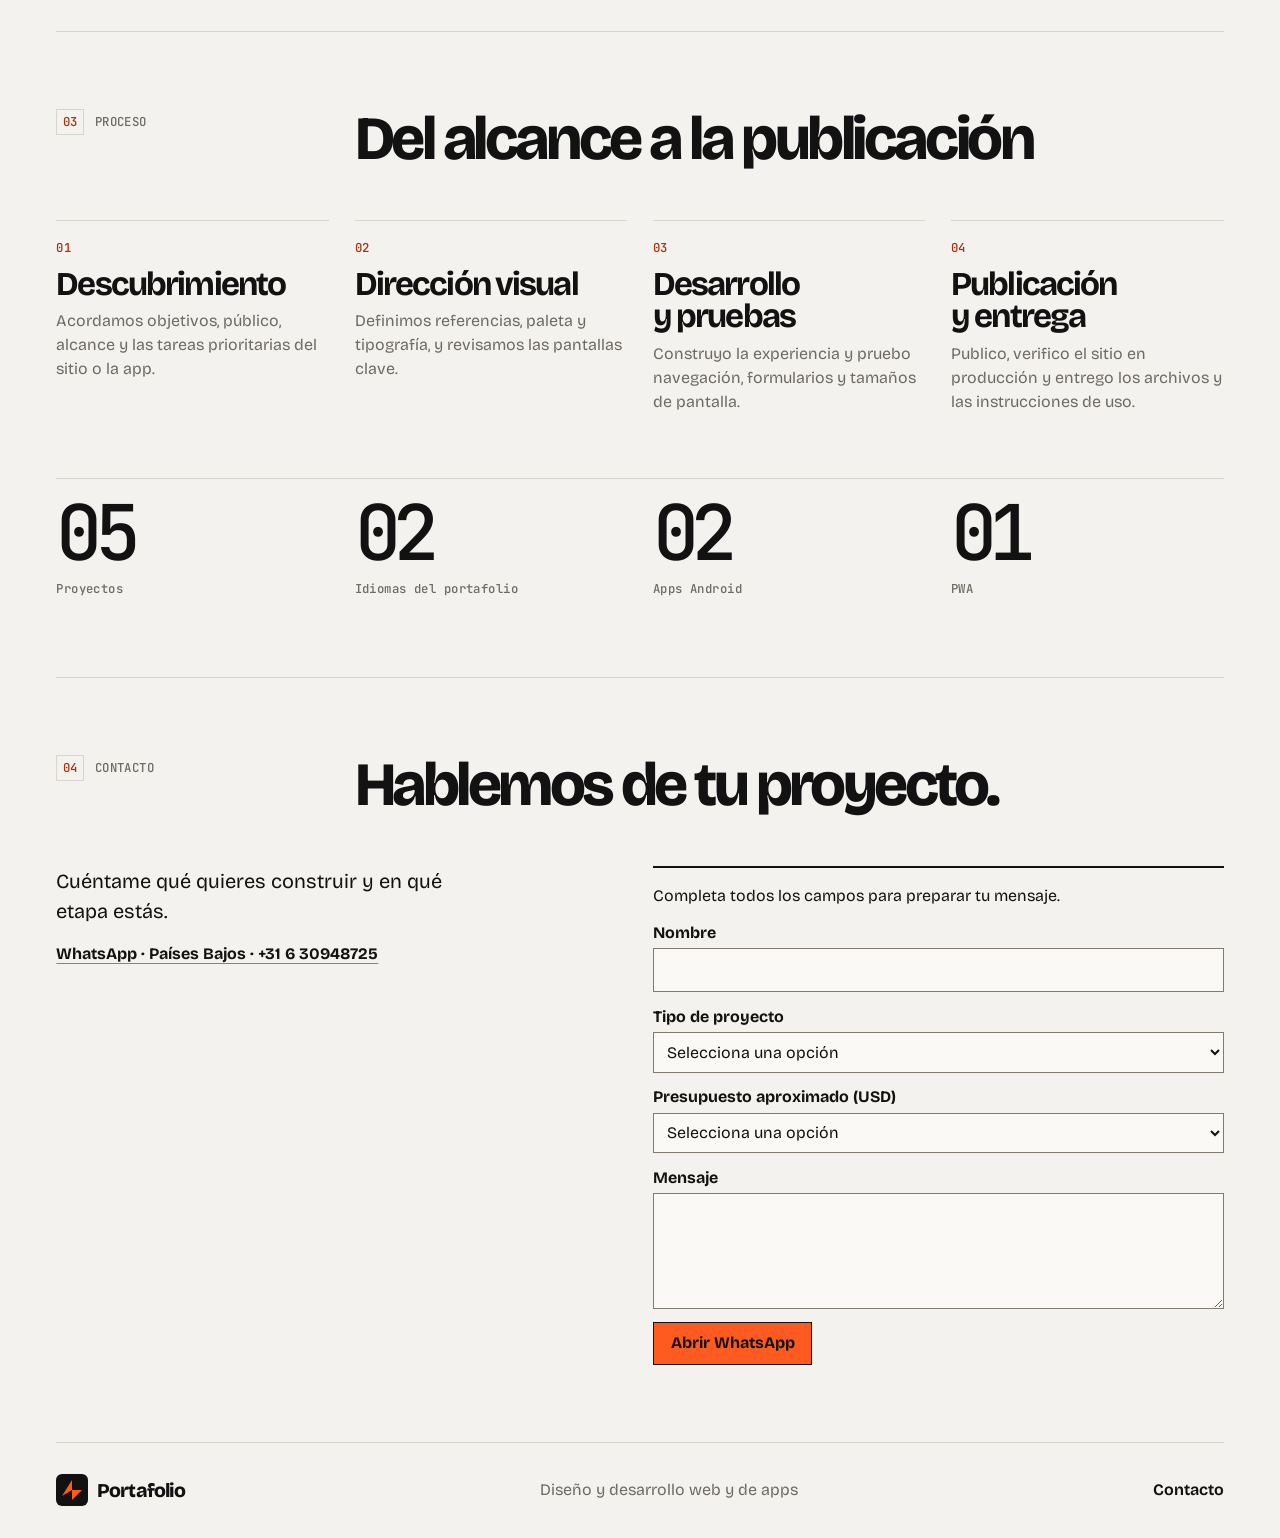
==== commit 78a1fabf: "Remove email and Colombian WhatsApp number from contact Co-Authored-By: Claude Opus 5.5 <noreply@ant" ====
--- a/index.html
+++ b/index.html
@@ -15,7 +15,7 @@
 <article class="project grid" data-reveal><div class="project-info"><div class="project-number" aria-hidden="true">02</div><p class="eyebrow"><span data-en="Hospitality · Restaurant" >Gastronomía · Restaurante</span></p><h3>WOOK</h3><p class="year">2026</p><ul class="tags"><li><span data-en="Web design" >Diseño web</span></li><li><span data-en="Booking" >Reservas</span></li><li>ES / EN</li></ul><div class="actions"><a class="text-link" href="projects/wook.html" data-page="projects/wook.html"><span data-en="View case study" >Ver caso de estudio</span></a><a class="text-link secondary" href="https://restaurante-wook.netlify.app"><span data-en="Visit website" >Visitar sitio</span></a></div></div><div class="project-visual wook"><figure class="device browser"><div class="browser-bar" aria-hidden="true"><i></i><i></i><i></i></div><img loading="lazy" decoding="async" src="assets/shots/wook-home.webp" alt="Portada cinematográfica de WOOK" data-alt-en="WOOK cinematic homepage" width="1440" height="900"></figure></div></article>
 <article class="project grid" data-reveal><div class="project-info"><div class="project-number" aria-hidden="true">03</div><p class="eyebrow"><span data-en="Automotive · Colombia" >Automoción · Colombia</span></p><h3>CAMBIO DE LLAVES</h3><p class="year">2026</p><ul class="tags"><li>Three.js</li><li>Android</li><li><span data-en="Calculators" >Simuladores</span></li></ul><div class="actions"><a class="text-link" href="projects/cambio-de-llaves.html" data-page="projects/cambio-de-llaves.html"><span data-en="View case study" >Ver caso de estudio</span></a><a class="text-link secondary" href="https://cambio-de-llaves.netlify.app"><span data-en="Visit website" >Visitar sitio</span></a></div></div><div class="project-visual cambio-de-llaves"><figure class="device browser"><div class="browser-bar" aria-hidden="true"><i></i><i></i><i></i></div><img loading="lazy" decoding="async" src="assets/shots/cdl-home.webp" alt="Portada de Cambio de Llaves" data-alt-en="Cambio de Llaves homepage" width="1440" height="900"></figure></div></article>
 <article class="project grid" data-reveal><div class="project-info"><div class="project-number" aria-hidden="true">04</div><p class="eyebrow"><span data-en="Gaming · Statistics" >Gaming · Estadísticas</span></p><h3>CLUTCH</h3><p class="year">2026</p><ul class="tags"><li>Android</li><li>Capacitor</li><li><span data-en="Offline" >Sin conexión</span></li></ul><div class="actions"><a class="text-link" href="projects/clutch.html" data-page="projects/clutch.html"><span data-en="View case study" >Ver caso de estudio</span></a><a class="text-link secondary" href="https://github.com/danielquinteroraz-creator/clutch-tracker/releases/latest"><span data-en="Android app · download the APK" >App Android · descarga el APK</span></a></div></div><div class="project-visual clutch pair"><figure class="device phone"><img loading="lazy" decoding="async" src="assets/shots/clutch-home.webp" alt="Inicio de la app Android CLUTCH" data-alt-en="CLUTCH Android app home screen" width="780" height="1688"></figure><figure class="device phone"><img loading="lazy" decoding="async" src="assets/shots/clutch-player.webp" alt="Perfil y estadísticas en CLUTCH" data-alt-en="CLUTCH player profile and stats" width="780" height="1688"></figure></div></article>
-<article class="project grid" data-reveal><div class="project-info"><div class="project-number" aria-hidden="true">05</div><p class="eyebrow"><span data-en="Beauty · E-commerce" >Belleza · E-commerce</span></p><h3>PETAL &amp; PIGMENT</h3><p class="year">2026</p><ul class="tags"><li>E-commerce</li><li>Chatbot</li><li>ES / EN</li></ul><div class="actions"><a class="text-link" href="projects/petal-and-pigment.html" data-page="projects/petal-and-pigment.html"><span data-en="View case study" >Ver caso de estudio</span></a><a class="text-link secondary" href="https://petal-and-pigment.netlify.app"><span data-en="Visit website" >Visitar sitio</span></a></div></div><div class="project-visual petal-and-pigment"><figure class="device browser"><div class="browser-bar" aria-hidden="true"><i></i><i></i><i></i></div><img loading="lazy" decoding="async" src="assets/shots/pp-home.webp" alt="Portada de Petal &amp; Pigment" data-alt-en="Petal &amp; Pigment homepage" width="1440" height="900"></figure></div></article></section><section class="wrap services" id="servicios"><div class="section-head grid"><div class="section-label"><span aria-hidden="true">02</span><p class="eyebrow"><span data-en="Services" >Servicios</span></p></div><h2 data-en="Design &amp; development services" >Servicios de diseño y desarrollo</h2></div><ol class="service-list"><li class="grid" data-reveal><span class="row-number" aria-hidden="true">01</span><h3 data-en="Visual identity for the web" >Identidad visual para web</h3><p data-en="Art direction, typography, color and components that bring consistency to every screen." >Dirección visual, tipografía, color y componentes para dar coherencia a cada pantalla.</p></li><li class="grid" data-reveal><span class="row-number" aria-hidden="true">02</span><h3 data-en="Business websites and e-commerce" >Sitios corporativos y e-commerce</h3><p data-en="Brand websites, catalogs and shopping flows." >Sitios de marca, catálogos y recorridos de compra.</p></li><li class="grid" data-reveal><span class="row-number" aria-hidden="true">03</span><h3 data-en="Android apps and PWAs" >Apps Android y PWA</h3><p data-en="Android apps distributed as APKs and installable web apps." >Apps Android distribuibles como APK y aplicaciones web instalables.</p></li><li class="grid" data-reveal><span class="row-number" aria-hidden="true">04</span><h3 data-en="Interactive experiences" >Experiencias interactivas</h3><p data-en="3D viewers, calculators and chatbots integrated into the experience." >Visores 3D, simuladores y chatbots integrados en la experiencia.</p></li><li class="grid" data-reveal><span class="row-number" aria-hidden="true">05</span><h3 data-en="Bilingual websites" >Sitios bilingües</h3><p data-en="Spanish and English content with navigation in both languages." >Contenido en español e inglés con navegación en ambos idiomas.</p></li><li class="grid" data-reveal><span class="row-number" aria-hidden="true">06</span><h3 data-en="Deployment and hosting" >Publicación y hosting</h3><p data-en="Site preparation for launch, domain and hosting." >Preparación del sitio para su lanzamiento, dominio y alojamiento.</p></li></ol></section><section class="wrap process"><div class="section-head grid"><div class="section-label"><span aria-hidden="true">03</span><p class="eyebrow"><span data-en="Process" >Proceso</span></p></div><h2 data-en="From scope to launch" >Del alcance a la publicación</h2></div><ol class="steps grid"><li data-reveal><span class="row-number" aria-hidden="true">01</span><h3 data-en="Discovery" >Descubrimiento</h3><p data-en="We agree on goals, audience, scope and the tasks the website or app needs to support." >Acordamos objetivos, público, alcance y las tareas prioritarias del sitio o la app.</p></li><li data-reveal><span class="row-number" aria-hidden="true">02</span><h3 data-en="Visual direction" >Dirección visual</h3><p data-en="We define references, palette and typography, and review the key screens." >Definimos referencias, paleta y tipografía, y revisamos las pantallas clave.</p></li><li data-reveal><span class="row-number" aria-hidden="true">03</span><h3 data-en="Development and testing" >Desarrollo y pruebas</h3><p data-en="I build the experience and test navigation, forms and screen sizes." >Construyo la experiencia y pruebo navegación, formularios y tamaños de pantalla.</p></li><li data-reveal><span class="row-number" aria-hidden="true">04</span><h3 data-en="Launch and handoff" >Publicación y entrega</h3><p data-en="I launch, verify the live site and hand over the files and instructions." >Publico, verifico el sitio en producción y entrego los archivos y las instrucciones de uso.</p></li></ol><ul class="numbers grid"><li><strong>05</strong><span data-en="Projects" >Proyectos</span></li><li><strong>02</strong><span data-en="Portfolio languages" >Idiomas del portafolio</span></li><li><strong>02</strong><span data-en="Android apps" >Apps Android</span></li><li><strong>01</strong><span data-en="PWA" >PWA</span></li></ul></section><section class="contact wrap" id="contacto"><div class="section-head grid"><div class="section-label"><span aria-hidden="true">04</span><p class="eyebrow"><span data-en="Contact" >Contacto</span></p></div><h2 data-en="Let’s talk about your project." >Hablemos de tu proyecto.</h2></div><div class="grid contact-grid"><div class="contact-copy"><p data-en="Tell me what you want to build and where you are in the process." >Cuéntame qué quieres construir y en qué etapa estás.</p><a class="text-link" data-email hidden></a><noscript><p>danielquinteroraz [arroba] gmail [punto] com</p></noscript><a class="text-link" data-wa="0" href="https://wa.me/31630948725">WhatsApp · Países Bajos · +31 6 30948725</a><a class="text-link" data-wa="1" href="https://wa.me/573236814476">WhatsApp · Colombia · +57 323 681 4476</a></div><form hidden novalidate><p data-en="Complete all fields to draft your message." >Completa todos los campos para preparar tu mensaje.</p><div class="field"><label for="name"><span data-en="Name" >Nombre</span></label><input id="name" autocomplete="name" required aria-describedby="name-error"><span id="name-error" class="error" aria-live="polite"></span></div><div class="field"><label for="type"><span data-en="Project type" >Tipo de proyecto</span></label><select id="type" required aria-describedby="type-error"><option data-en="Select an option" value="">Selecciona una opción</option><option data-en="Website" value="web">Sitio web</option><option value="shop">E-commerce</option><option data-en="Android app or PWA" value="app">App Android o PWA</option><option data-en="Interactive experience" value="interactive">Experiencia interactiva</option><option data-en="Other" value="other">Otro</option></select><span id="type-error" class="error" aria-live="polite"></span></div><div class="field"><label for="budget"><span data-en="Approximate budget (USD)" >Presupuesto aproximado (USD)</span></label><select id="budget" required aria-describedby="budget-error"><option data-en="Select an option" value="">Selecciona una opción</option><option data-en="Under 1,000" value="under">Menos de 1.000</option><option data-en="1,000–3,000" value="1-3">1.000–3.000</option><option data-en="3,001–6,000" value="3-6">3.001–6.000</option><option data-en="Over 6,000" value="over">Más de 6.000</option><option data-en="To be determined" value="open">Por definir</option></select><span id="budget-error" class="error" aria-live="polite"></span></div><div class="field"><label for="message"><span data-en="Message" >Mensaje</span></label><textarea id="message" rows="4" required aria-describedby="message-error"></textarea><span id="message-error" class="error" aria-live="polite"></span></div><div class="field recipient"><label for="wa-recipient"><span data-en="WhatsApp recipient" >Destino de WhatsApp</span></label><select id="wa-recipient"><option data-wa-option value="0">Países Bajos</option><option data-wa-option value="1">Colombia</option></select></div><div class="actions"><button class="button primary" type="submit" value="email"><span data-en="Open email" >Abrir correo</span></button><button class="button" type="submit" value="whatsapp"><span data-en="Open WhatsApp" >Abrir WhatsApp</span></button></div><p id="form-status" role="status"></p></form></div></section></main>
+<article class="project grid" data-reveal><div class="project-info"><div class="project-number" aria-hidden="true">05</div><p class="eyebrow"><span data-en="Beauty · E-commerce" >Belleza · E-commerce</span></p><h3>PETAL &amp; PIGMENT</h3><p class="year">2026</p><ul class="tags"><li>E-commerce</li><li>Chatbot</li><li>ES / EN</li></ul><div class="actions"><a class="text-link" href="projects/petal-and-pigment.html" data-page="projects/petal-and-pigment.html"><span data-en="View case study" >Ver caso de estudio</span></a><a class="text-link secondary" href="https://petal-and-pigment.netlify.app"><span data-en="Visit website" >Visitar sitio</span></a></div></div><div class="project-visual petal-and-pigment"><figure class="device browser"><div class="browser-bar" aria-hidden="true"><i></i><i></i><i></i></div><img loading="lazy" decoding="async" src="assets/shots/pp-home.webp" alt="Portada de Petal &amp; Pigment" data-alt-en="Petal &amp; Pigment homepage" width="1440" height="900"></figure></div></article></section><section class="wrap services" id="servicios"><div class="section-head grid"><div class="section-label"><span aria-hidden="true">02</span><p class="eyebrow"><span data-en="Services" >Servicios</span></p></div><h2 data-en="Design &amp; development services" >Servicios de diseño y desarrollo</h2></div><ol class="service-list"><li class="grid" data-reveal><span class="row-number" aria-hidden="true">01</span><h3 data-en="Visual identity for the web" >Identidad visual para web</h3><p data-en="Art direction, typography, color and components that bring consistency to every screen." >Dirección visual, tipografía, color y componentes para dar coherencia a cada pantalla.</p></li><li class="grid" data-reveal><span class="row-number" aria-hidden="true">02</span><h3 data-en="Business websites and e-commerce" >Sitios corporativos y e-commerce</h3><p data-en="Brand websites, catalogs and shopping flows." >Sitios de marca, catálogos y recorridos de compra.</p></li><li class="grid" data-reveal><span class="row-number" aria-hidden="true">03</span><h3 data-en="Android apps and PWAs" >Apps Android y PWA</h3><p data-en="Android apps distributed as APKs and installable web apps." >Apps Android distribuibles como APK y aplicaciones web instalables.</p></li><li class="grid" data-reveal><span class="row-number" aria-hidden="true">04</span><h3 data-en="Interactive experiences" >Experiencias interactivas</h3><p data-en="3D viewers, calculators and chatbots integrated into the experience." >Visores 3D, simuladores y chatbots integrados en la experiencia.</p></li><li class="grid" data-reveal><span class="row-number" aria-hidden="true">05</span><h3 data-en="Bilingual websites" >Sitios bilingües</h3><p data-en="Spanish and English content with navigation in both languages." >Contenido en español e inglés con navegación en ambos idiomas.</p></li><li class="grid" data-reveal><span class="row-number" aria-hidden="true">06</span><h3 data-en="Deployment and hosting" >Publicación y hosting</h3><p data-en="Site preparation for launch, domain and hosting." >Preparación del sitio para su lanzamiento, dominio y alojamiento.</p></li></ol></section><section class="wrap process"><div class="section-head grid"><div class="section-label"><span aria-hidden="true">03</span><p class="eyebrow"><span data-en="Process" >Proceso</span></p></div><h2 data-en="From scope to launch" >Del alcance a la publicación</h2></div><ol class="steps grid"><li data-reveal><span class="row-number" aria-hidden="true">01</span><h3 data-en="Discovery" >Descubrimiento</h3><p data-en="We agree on goals, audience, scope and the tasks the website or app needs to support." >Acordamos objetivos, público, alcance y las tareas prioritarias del sitio o la app.</p></li><li data-reveal><span class="row-number" aria-hidden="true">02</span><h3 data-en="Visual direction" >Dirección visual</h3><p data-en="We define references, palette and typography, and review the key screens." >Definimos referencias, paleta y tipografía, y revisamos las pantallas clave.</p></li><li data-reveal><span class="row-number" aria-hidden="true">03</span><h3 data-en="Development and testing" >Desarrollo y pruebas</h3><p data-en="I build the experience and test navigation, forms and screen sizes." >Construyo la experiencia y pruebo navegación, formularios y tamaños de pantalla.</p></li><li data-reveal><span class="row-number" aria-hidden="true">04</span><h3 data-en="Launch and handoff" >Publicación y entrega</h3><p data-en="I launch, verify the live site and hand over the files and instructions." >Publico, verifico el sitio en producción y entrego los archivos y las instrucciones de uso.</p></li></ol><ul class="numbers grid"><li><strong>05</strong><span data-en="Projects" >Proyectos</span></li><li><strong>02</strong><span data-en="Portfolio languages" >Idiomas del portafolio</span></li><li><strong>02</strong><span data-en="Android apps" >Apps Android</span></li><li><strong>01</strong><span data-en="PWA" >PWA</span></li></ul></section><section class="contact wrap" id="contacto"><div class="section-head grid"><div class="section-label"><span aria-hidden="true">04</span><p class="eyebrow"><span data-en="Contact" >Contacto</span></p></div><h2 data-en="Let’s talk about your project." >Hablemos de tu proyecto.</h2></div><div class="grid contact-grid"><div class="contact-copy"><p data-en="Tell me what you want to build and where you are in the process." >Cuéntame qué quieres construir y en qué etapa estás.</p><a class="text-link" data-wa="0" href="https://wa.me/31630948725">WhatsApp · Países Bajos · +31 6 30948725</a></div><form hidden novalidate><p data-en="Complete all fields to draft your message." >Completa todos los campos para preparar tu mensaje.</p><div class="field"><label for="name"><span data-en="Name" >Nombre</span></label><input id="name" autocomplete="name" required aria-describedby="name-error"><span id="name-error" class="error" aria-live="polite"></span></div><div class="field"><label for="type"><span data-en="Project type" >Tipo de proyecto</span></label><select id="type" required aria-describedby="type-error"><option data-en="Select an option" value="">Selecciona una opción</option><option data-en="Website" value="web">Sitio web</option><option value="shop">E-commerce</option><option data-en="Android app or PWA" value="app">App Android o PWA</option><option data-en="Interactive experience" value="interactive">Experiencia interactiva</option><option data-en="Other" value="other">Otro</option></select><span id="type-error" class="error" aria-live="polite"></span></div><div class="field"><label for="budget"><span data-en="Approximate budget (USD)" >Presupuesto aproximado (USD)</span></label><select id="budget" required aria-describedby="budget-error"><option data-en="Select an option" value="">Selecciona una opción</option><option data-en="Under 1,000" value="under">Menos de 1.000</option><option data-en="1,000–3,000" value="1-3">1.000–3.000</option><option data-en="3,001–6,000" value="3-6">3.001–6.000</option><option data-en="Over 6,000" value="over">Más de 6.000</option><option data-en="To be determined" value="open">Por definir</option></select><span id="budget-error" class="error" aria-live="polite"></span></div><div class="field"><label for="message"><span data-en="Message" >Mensaje</span></label><textarea id="message" rows="4" required aria-describedby="message-error"></textarea><span id="message-error" class="error" aria-live="polite"></span></div><div class="actions"><button class="button primary" type="submit" value="whatsapp"><span data-en="Open WhatsApp" >Abrir WhatsApp</span></button></div><p id="form-status" role="status"></p></form></div></section></main>
 <footer class="footer wrap"><a class="brand" href="index.html" data-page="index.html"><img width="32" height="32" src="assets/favicon.svg" alt=""><span data-brand>Portafolio</span></a><p data-role>Diseño y desarrollo web y de apps</p><a class="footer-link" href="index.html#contacto" data-page="index.html#contacto"><span data-en="Contact" >Contacto</span></a></footer>
 </body>
 </html>
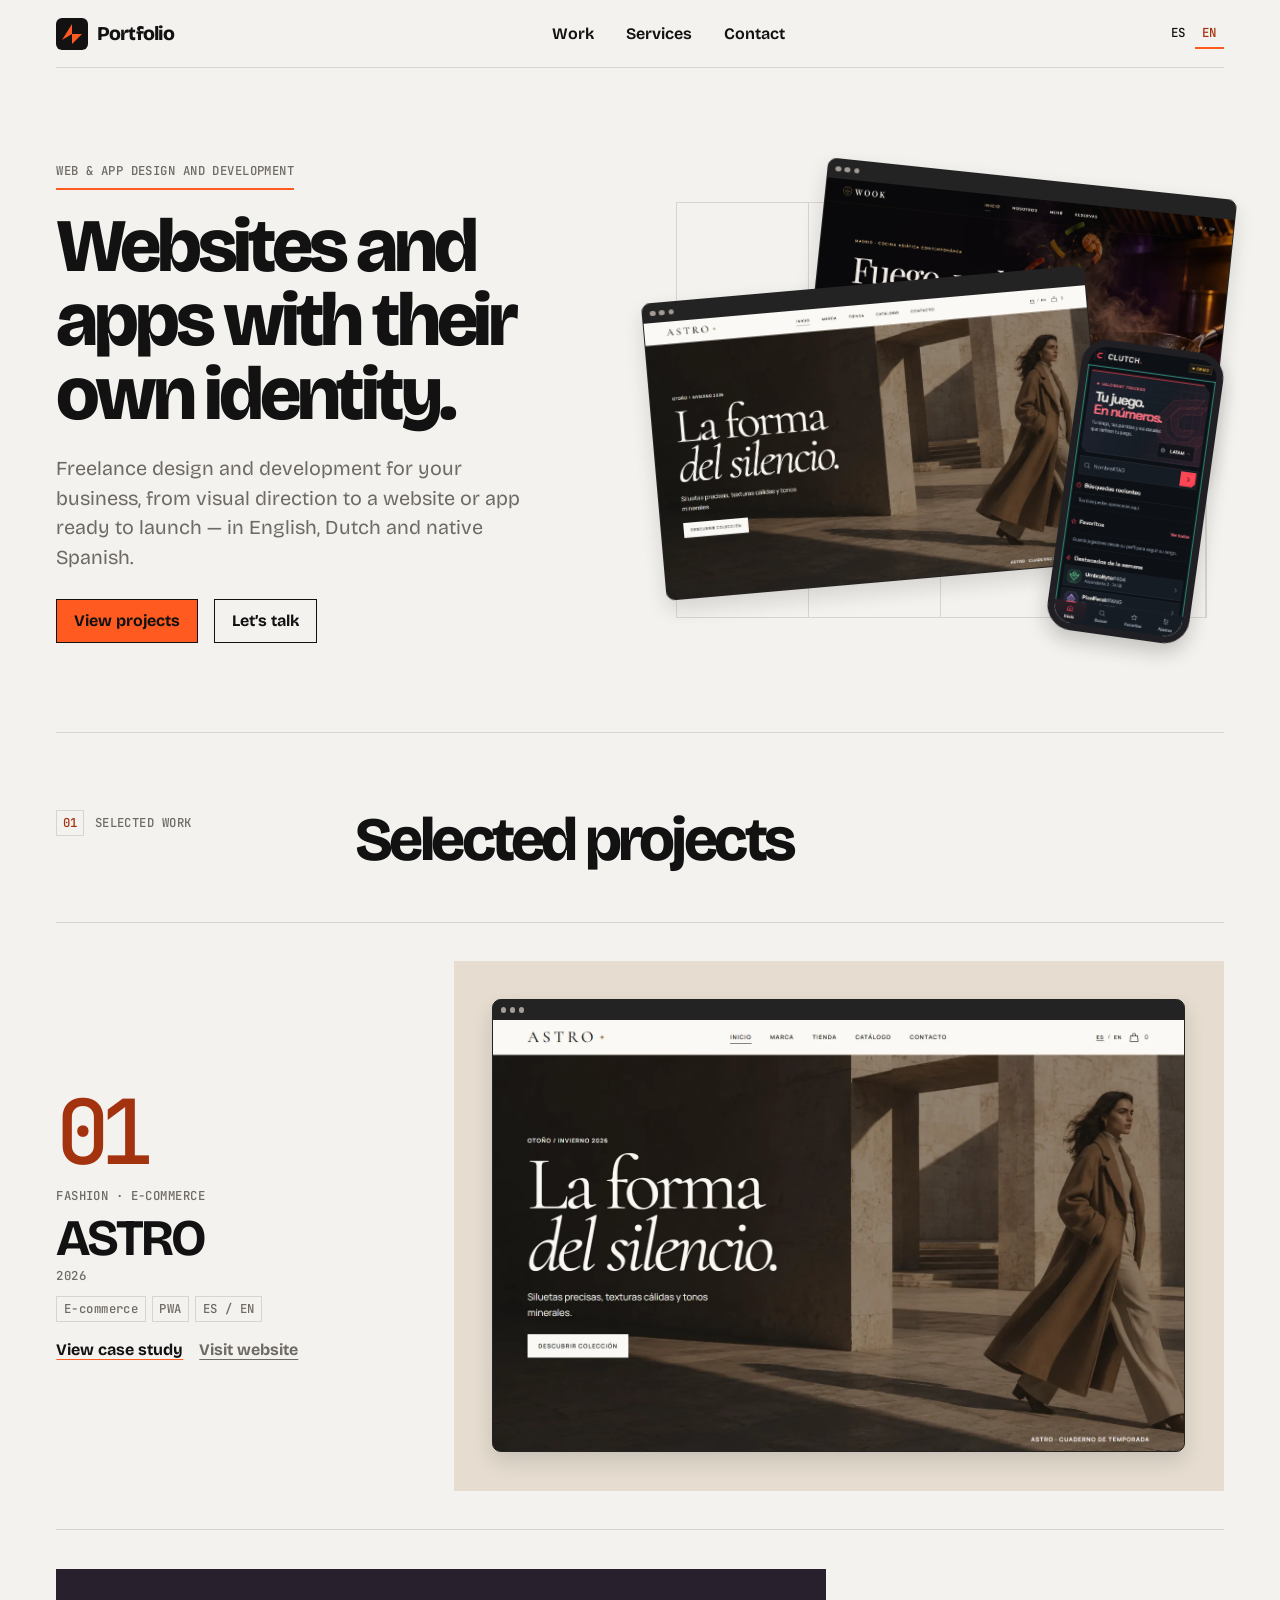
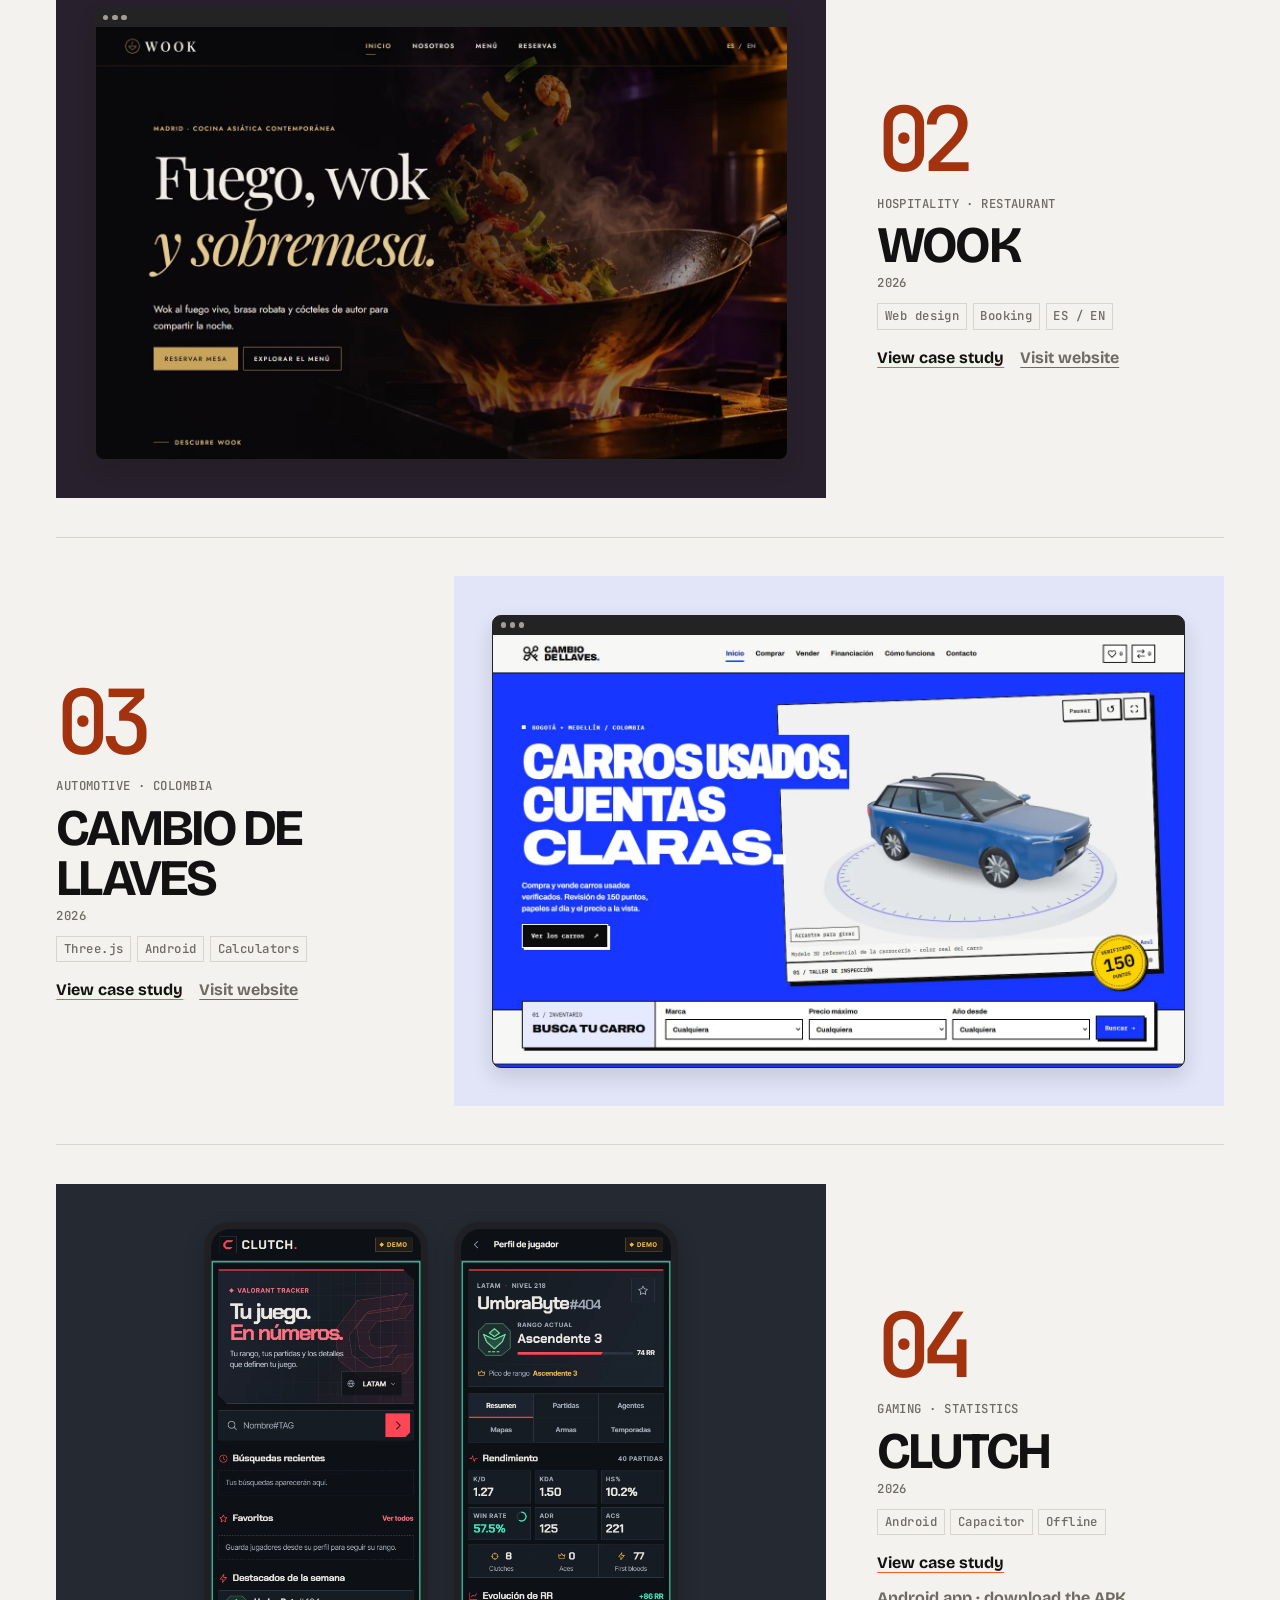
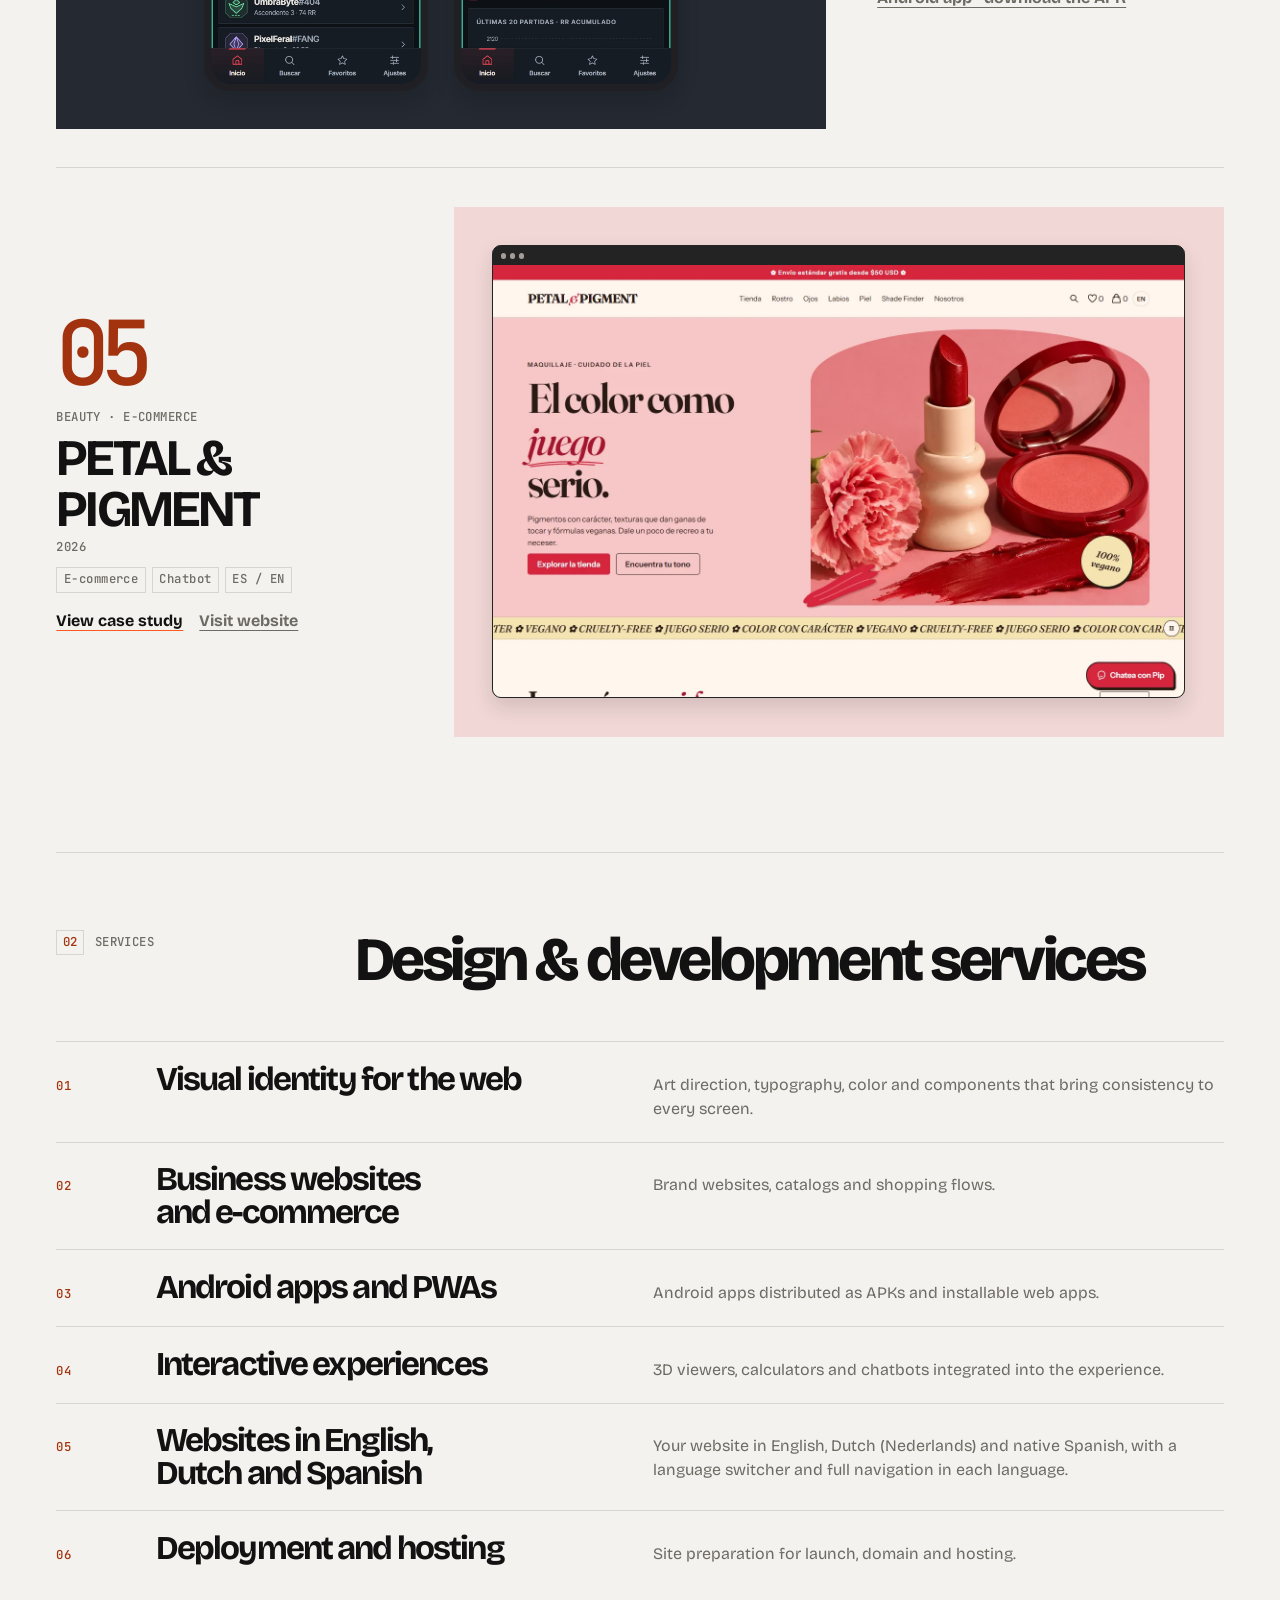
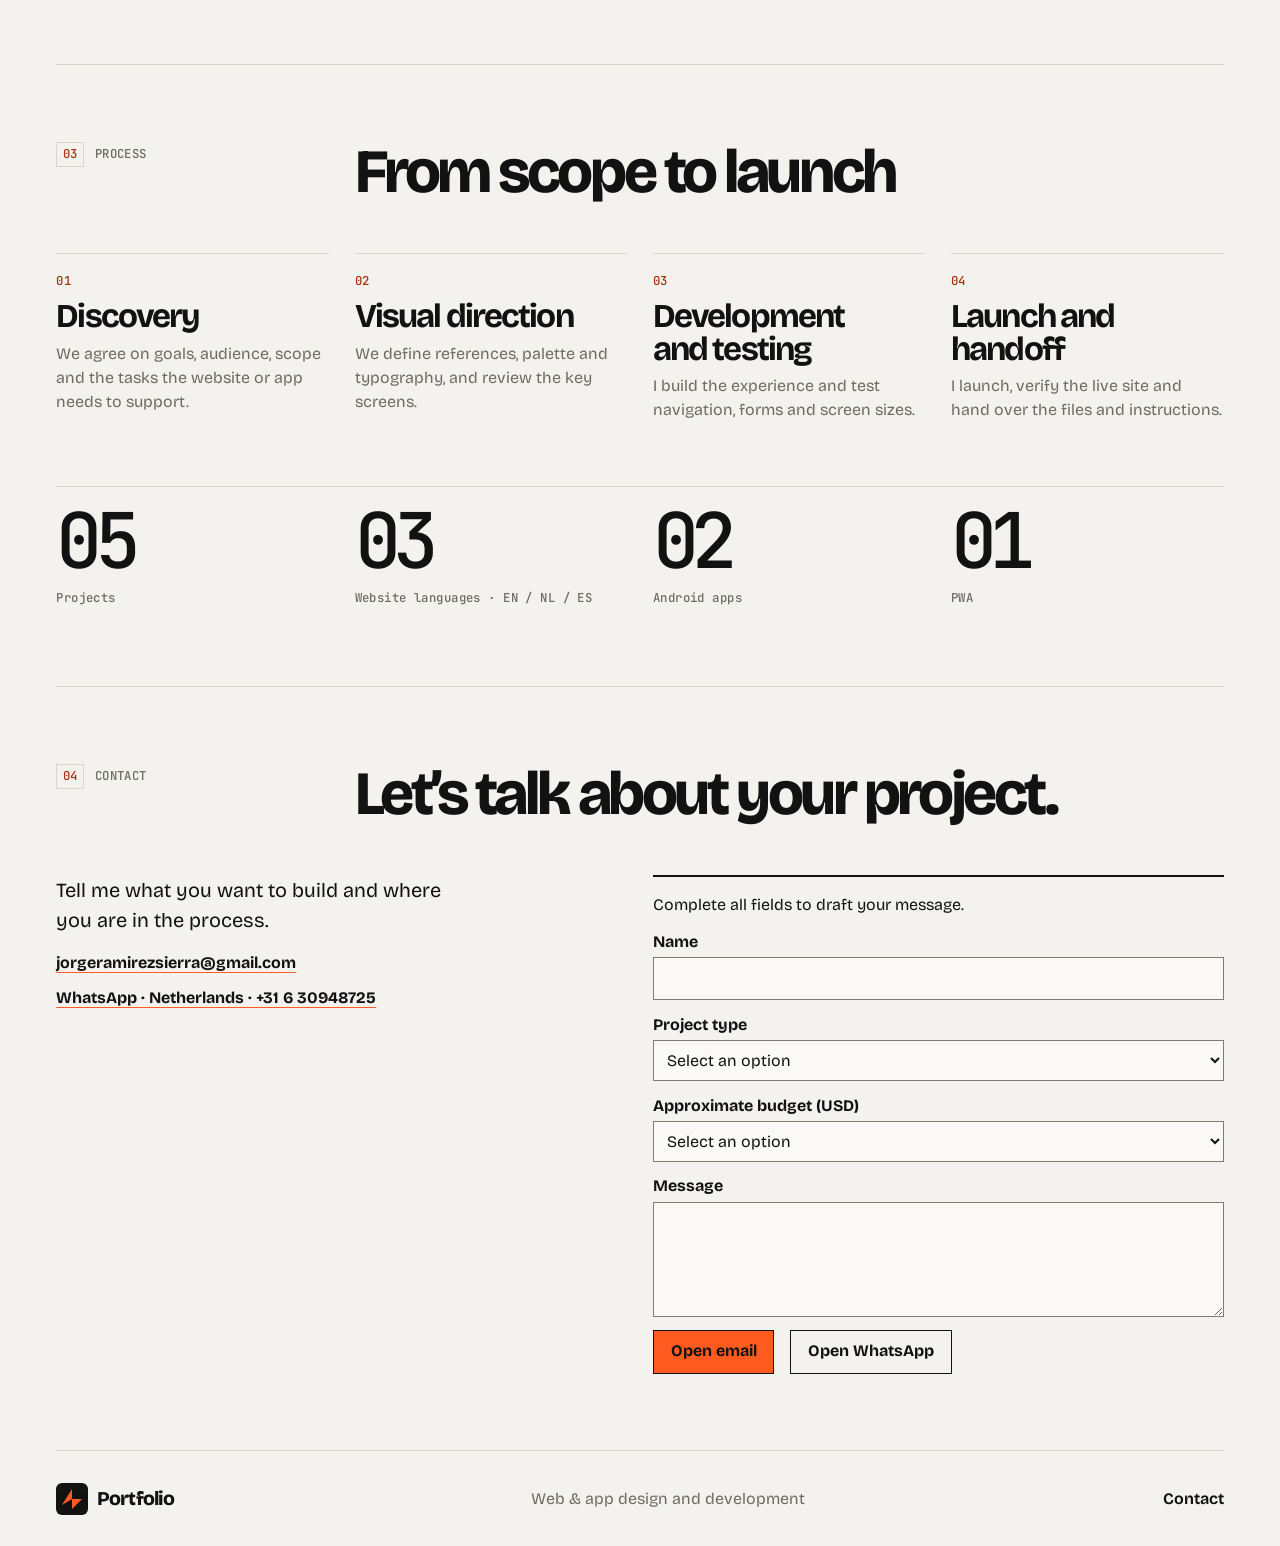
==== commit 8a642a2d: "Offer EN/NL/ES websites and add contact email Co-Authored-By: Claude Opus 5.5 <noreply@anthropic.com" ====
--- a/index.html
+++ b/index.html
@@ -11,11 +11,11 @@
 <body>
 <a class="skip" href="#main"><span data-en="Skip to content" >Saltar al contenido</span></a>
 <header class="top wrap"><a class="brand" href="index.html" data-page="index.html"><img width="32" height="32" src="assets/favicon.svg" alt=""><span data-brand>Portafolio</span></a><nav aria-label="Principal" data-nav><a class="nav-link" href="index.html#proyectos" data-page="index.html#proyectos"><span data-en="Work" >Proyectos</span></a><a class="nav-link" href="index.html#servicios" data-page="index.html#servicios"><span data-en="Services" >Servicios</span></a><a class="nav-link" href="index.html#contacto" data-page="index.html#contacto"><span data-en="Contact" >Contacto</span></a></nav><div class="languages" aria-label="Idioma / Language"><a lang="es" aria-label="Español" aria-current="true" href="index.html?lang=es" data-language="es">ES</a><a lang="en" aria-label="English" href="index.html?lang=en" data-language="en">EN</a></div></header>
-<main id="main" tabindex="-1"><section class="hero wrap grid"><div class="hero-copy"><p class="eyebrow role" data-role>Diseño y desarrollo web y de apps</p><h1 data-en="Websites and apps with their own identity." >Webs y apps con identidad propia.</h1><p data-en="Freelance design and development for your business, from visual direction to a website or app ready to launch." class="hero-description">Diseño y desarrollo freelance para tu negocio, de la dirección visual a una web o app lista para publicar.</p><div class="actions"><a class="button primary" href="index.html#proyectos" data-page="index.html#proyectos"><span data-en="View projects" >Ver proyectos</span></a><a class="button" href="index.html#contacto" data-page="index.html#contacto"><span data-en="Let’s talk" >Hablemos</span></a></div></div><div class="collage"><div class="collage-grid" aria-hidden="true"></div><div class="hero-back"><figure class="device browser"><div class="browser-bar" aria-hidden="true"><i></i><i></i><i></i></div><img loading="eager" fetchpriority="high" decoding="async" src="assets/shots/wook-home.webp" alt="Portada cinematográfica de WOOK" data-alt-en="WOOK cinematic homepage" width="1440" height="900"></figure></div><div class="hero-main"><figure class="device browser"><div class="browser-bar" aria-hidden="true"><i></i><i></i><i></i></div><img loading="eager" fetchpriority="high" decoding="async" src="assets/shots/astro-home.webp" alt="Portada editorial de ASTRO" data-alt-en="ASTRO editorial homepage" width="1440" height="900"></figure></div><div class="hero-phone"><figure class="device phone"><img loading="eager" fetchpriority="high" decoding="async" src="assets/shots/clutch-home.webp" alt="Inicio de la app Android CLUTCH" data-alt-en="CLUTCH Android app home screen" width="780" height="1688"></figure></div></div></section><section class="wrap work" id="proyectos"><div class="section-head grid"><div class="section-label"><span aria-hidden="true">01</span><p class="eyebrow"><span data-en="Selected work" >Trabajo seleccionado</span></p></div><h2 data-en="Selected projects" >Proyectos seleccionados</h2></div><article class="project grid" data-reveal><div class="project-info"><div class="project-number" aria-hidden="true">01</div><p class="eyebrow"><span data-en="Fashion · E-commerce" >Moda · E-commerce</span></p><h3>ASTRO</h3><p class="year">2026</p><ul class="tags"><li>E-commerce</li><li>PWA</li><li>ES / EN</li></ul><div class="actions"><a class="text-link" href="projects/astro.html" data-page="projects/astro.html"><span data-en="View case study" >Ver caso de estudio</span></a><a class="text-link secondary" href="https://astro-studio-web.netlify.app"><span data-en="Visit website" >Visitar sitio</span></a></div></div><div class="project-visual astro"><figure class="device browser"><div class="browser-bar" aria-hidden="true"><i></i><i></i><i></i></div><img loading="lazy" decoding="async" src="assets/shots/astro-home.webp" alt="Portada editorial de ASTRO" data-alt-en="ASTRO editorial homepage" width="1440" height="900"></figure></div></article>
+<main id="main" tabindex="-1"><section class="hero wrap grid"><div class="hero-copy"><p class="eyebrow role" data-role>Diseño y desarrollo web y de apps</p><h1 data-en="Websites and apps with their own identity." >Webs y apps con identidad propia.</h1><p data-en="Freelance design and development for your business, from visual direction to a website or app ready to launch — in English, Dutch and native Spanish." class="hero-description">Diseño y desarrollo freelance para tu negocio, de la dirección visual a una web o app lista para publicar, en inglés, neerlandés y español nativo.</p><div class="actions"><a class="button primary" href="index.html#proyectos" data-page="index.html#proyectos"><span data-en="View projects" >Ver proyectos</span></a><a class="button" href="index.html#contacto" data-page="index.html#contacto"><span data-en="Let’s talk" >Hablemos</span></a></div></div><div class="collage"><div class="collage-grid" aria-hidden="true"></div><div class="hero-back"><figure class="device browser"><div class="browser-bar" aria-hidden="true"><i></i><i></i><i></i></div><img loading="eager" fetchpriority="high" decoding="async" src="assets/shots/wook-home.webp" alt="Portada cinematográfica de WOOK" data-alt-en="WOOK cinematic homepage" width="1440" height="900"></figure></div><div class="hero-main"><figure class="device browser"><div class="browser-bar" aria-hidden="true"><i></i><i></i><i></i></div><img loading="eager" fetchpriority="high" decoding="async" src="assets/shots/astro-home.webp" alt="Portada editorial de ASTRO" data-alt-en="ASTRO editorial homepage" width="1440" height="900"></figure></div><div class="hero-phone"><figure class="device phone"><img loading="eager" fetchpriority="high" decoding="async" src="assets/shots/clutch-home.webp" alt="Inicio de la app Android CLUTCH" data-alt-en="CLUTCH Android app home screen" width="780" height="1688"></figure></div></div></section><section class="wrap work" id="proyectos"><div class="section-head grid"><div class="section-label"><span aria-hidden="true">01</span><p class="eyebrow"><span data-en="Selected work" >Trabajo seleccionado</span></p></div><h2 data-en="Selected projects" >Proyectos seleccionados</h2></div><article class="project grid" data-reveal><div class="project-info"><div class="project-number" aria-hidden="true">01</div><p class="eyebrow"><span data-en="Fashion · E-commerce" >Moda · E-commerce</span></p><h3>ASTRO</h3><p class="year">2026</p><ul class="tags"><li>E-commerce</li><li>PWA</li><li>ES / EN</li></ul><div class="actions"><a class="text-link" href="projects/astro.html" data-page="projects/astro.html"><span data-en="View case study" >Ver caso de estudio</span></a><a class="text-link secondary" href="https://astro-studio-web.netlify.app"><span data-en="Visit website" >Visitar sitio</span></a></div></div><div class="project-visual astro"><figure class="device browser"><div class="browser-bar" aria-hidden="true"><i></i><i></i><i></i></div><img loading="lazy" decoding="async" src="assets/shots/astro-home.webp" alt="Portada editorial de ASTRO" data-alt-en="ASTRO editorial homepage" width="1440" height="900"></figure></div></article>
 <article class="project grid" data-reveal><div class="project-info"><div class="project-number" aria-hidden="true">02</div><p class="eyebrow"><span data-en="Hospitality · Restaurant" >Gastronomía · Restaurante</span></p><h3>WOOK</h3><p class="year">2026</p><ul class="tags"><li><span data-en="Web design" >Diseño web</span></li><li><span data-en="Booking" >Reservas</span></li><li>ES / EN</li></ul><div class="actions"><a class="text-link" href="projects/wook.html" data-page="projects/wook.html"><span data-en="View case study" >Ver caso de estudio</span></a><a class="text-link secondary" href="https://restaurante-wook.netlify.app"><span data-en="Visit website" >Visitar sitio</span></a></div></div><div class="project-visual wook"><figure class="device browser"><div class="browser-bar" aria-hidden="true"><i></i><i></i><i></i></div><img loading="lazy" decoding="async" src="assets/shots/wook-home.webp" alt="Portada cinematográfica de WOOK" data-alt-en="WOOK cinematic homepage" width="1440" height="900"></figure></div></article>
 <article class="project grid" data-reveal><div class="project-info"><div class="project-number" aria-hidden="true">03</div><p class="eyebrow"><span data-en="Automotive · Colombia" >Automoción · Colombia</span></p><h3>CAMBIO DE LLAVES</h3><p class="year">2026</p><ul class="tags"><li>Three.js</li><li>Android</li><li><span data-en="Calculators" >Simuladores</span></li></ul><div class="actions"><a class="text-link" href="projects/cambio-de-llaves.html" data-page="projects/cambio-de-llaves.html"><span data-en="View case study" >Ver caso de estudio</span></a><a class="text-link secondary" href="https://cambio-de-llaves.netlify.app"><span data-en="Visit website" >Visitar sitio</span></a></div></div><div class="project-visual cambio-de-llaves"><figure class="device browser"><div class="browser-bar" aria-hidden="true"><i></i><i></i><i></i></div><img loading="lazy" decoding="async" src="assets/shots/cdl-home.webp" alt="Portada de Cambio de Llaves" data-alt-en="Cambio de Llaves homepage" width="1440" height="900"></figure></div></article>
 <article class="project grid" data-reveal><div class="project-info"><div class="project-number" aria-hidden="true">04</div><p class="eyebrow"><span data-en="Gaming · Statistics" >Gaming · Estadísticas</span></p><h3>CLUTCH</h3><p class="year">2026</p><ul class="tags"><li>Android</li><li>Capacitor</li><li><span data-en="Offline" >Sin conexión</span></li></ul><div class="actions"><a class="text-link" href="projects/clutch.html" data-page="projects/clutch.html"><span data-en="View case study" >Ver caso de estudio</span></a><a class="text-link secondary" href="https://github.com/danielquinteroraz-creator/clutch-tracker/releases/latest"><span data-en="Android app · download the APK" >App Android · descarga el APK</span></a></div></div><div class="project-visual clutch pair"><figure class="device phone"><img loading="lazy" decoding="async" src="assets/shots/clutch-home.webp" alt="Inicio de la app Android CLUTCH" data-alt-en="CLUTCH Android app home screen" width="780" height="1688"></figure><figure class="device phone"><img loading="lazy" decoding="async" src="assets/shots/clutch-player.webp" alt="Perfil y estadísticas en CLUTCH" data-alt-en="CLUTCH player profile and stats" width="780" height="1688"></figure></div></article>
-<article class="project grid" data-reveal><div class="project-info"><div class="project-number" aria-hidden="true">05</div><p class="eyebrow"><span data-en="Beauty · E-commerce" >Belleza · E-commerce</span></p><h3>PETAL &amp; PIGMENT</h3><p class="year">2026</p><ul class="tags"><li>E-commerce</li><li>Chatbot</li><li>ES / EN</li></ul><div class="actions"><a class="text-link" href="projects/petal-and-pigment.html" data-page="projects/petal-and-pigment.html"><span data-en="View case study" >Ver caso de estudio</span></a><a class="text-link secondary" href="https://petal-and-pigment.netlify.app"><span data-en="Visit website" >Visitar sitio</span></a></div></div><div class="project-visual petal-and-pigment"><figure class="device browser"><div class="browser-bar" aria-hidden="true"><i></i><i></i><i></i></div><img loading="lazy" decoding="async" src="assets/shots/pp-home.webp" alt="Portada de Petal &amp; Pigment" data-alt-en="Petal &amp; Pigment homepage" width="1440" height="900"></figure></div></article></section><section class="wrap services" id="servicios"><div class="section-head grid"><div class="section-label"><span aria-hidden="true">02</span><p class="eyebrow"><span data-en="Services" >Servicios</span></p></div><h2 data-en="Design &amp; development services" >Servicios de diseño y desarrollo</h2></div><ol class="service-list"><li class="grid" data-reveal><span class="row-number" aria-hidden="true">01</span><h3 data-en="Visual identity for the web" >Identidad visual para web</h3><p data-en="Art direction, typography, color and components that bring consistency to every screen." >Dirección visual, tipografía, color y componentes para dar coherencia a cada pantalla.</p></li><li class="grid" data-reveal><span class="row-number" aria-hidden="true">02</span><h3 data-en="Business websites and e-commerce" >Sitios corporativos y e-commerce</h3><p data-en="Brand websites, catalogs and shopping flows." >Sitios de marca, catálogos y recorridos de compra.</p></li><li class="grid" data-reveal><span class="row-number" aria-hidden="true">03</span><h3 data-en="Android apps and PWAs" >Apps Android y PWA</h3><p data-en="Android apps distributed as APKs and installable web apps." >Apps Android distribuibles como APK y aplicaciones web instalables.</p></li><li class="grid" data-reveal><span class="row-number" aria-hidden="true">04</span><h3 data-en="Interactive experiences" >Experiencias interactivas</h3><p data-en="3D viewers, calculators and chatbots integrated into the experience." >Visores 3D, simuladores y chatbots integrados en la experiencia.</p></li><li class="grid" data-reveal><span class="row-number" aria-hidden="true">05</span><h3 data-en="Bilingual websites" >Sitios bilingües</h3><p data-en="Spanish and English content with navigation in both languages." >Contenido en español e inglés con navegación en ambos idiomas.</p></li><li class="grid" data-reveal><span class="row-number" aria-hidden="true">06</span><h3 data-en="Deployment and hosting" >Publicación y hosting</h3><p data-en="Site preparation for launch, domain and hosting." >Preparación del sitio para su lanzamiento, dominio y alojamiento.</p></li></ol></section><section class="wrap process"><div class="section-head grid"><div class="section-label"><span aria-hidden="true">03</span><p class="eyebrow"><span data-en="Process" >Proceso</span></p></div><h2 data-en="From scope to launch" >Del alcance a la publicación</h2></div><ol class="steps grid"><li data-reveal><span class="row-number" aria-hidden="true">01</span><h3 data-en="Discovery" >Descubrimiento</h3><p data-en="We agree on goals, audience, scope and the tasks the website or app needs to support." >Acordamos objetivos, público, alcance y las tareas prioritarias del sitio o la app.</p></li><li data-reveal><span class="row-number" aria-hidden="true">02</span><h3 data-en="Visual direction" >Dirección visual</h3><p data-en="We define references, palette and typography, and review the key screens." >Definimos referencias, paleta y tipografía, y revisamos las pantallas clave.</p></li><li data-reveal><span class="row-number" aria-hidden="true">03</span><h3 data-en="Development and testing" >Desarrollo y pruebas</h3><p data-en="I build the experience and test navigation, forms and screen sizes." >Construyo la experiencia y pruebo navegación, formularios y tamaños de pantalla.</p></li><li data-reveal><span class="row-number" aria-hidden="true">04</span><h3 data-en="Launch and handoff" >Publicación y entrega</h3><p data-en="I launch, verify the live site and hand over the files and instructions." >Publico, verifico el sitio en producción y entrego los archivos y las instrucciones de uso.</p></li></ol><ul class="numbers grid"><li><strong>05</strong><span data-en="Projects" >Proyectos</span></li><li><strong>02</strong><span data-en="Portfolio languages" >Idiomas del portafolio</span></li><li><strong>02</strong><span data-en="Android apps" >Apps Android</span></li><li><strong>01</strong><span data-en="PWA" >PWA</span></li></ul></section><section class="contact wrap" id="contacto"><div class="section-head grid"><div class="section-label"><span aria-hidden="true">04</span><p class="eyebrow"><span data-en="Contact" >Contacto</span></p></div><h2 data-en="Let’s talk about your project." >Hablemos de tu proyecto.</h2></div><div class="grid contact-grid"><div class="contact-copy"><p data-en="Tell me what you want to build and where you are in the process." >Cuéntame qué quieres construir y en qué etapa estás.</p><a class="text-link" data-wa="0" href="https://wa.me/31630948725">WhatsApp · Países Bajos · +31 6 30948725</a></div><form hidden novalidate><p data-en="Complete all fields to draft your message." >Completa todos los campos para preparar tu mensaje.</p><div class="field"><label for="name"><span data-en="Name" >Nombre</span></label><input id="name" autocomplete="name" required aria-describedby="name-error"><span id="name-error" class="error" aria-live="polite"></span></div><div class="field"><label for="type"><span data-en="Project type" >Tipo de proyecto</span></label><select id="type" required aria-describedby="type-error"><option data-en="Select an option" value="">Selecciona una opción</option><option data-en="Website" value="web">Sitio web</option><option value="shop">E-commerce</option><option data-en="Android app or PWA" value="app">App Android o PWA</option><option data-en="Interactive experience" value="interactive">Experiencia interactiva</option><option data-en="Other" value="other">Otro</option></select><span id="type-error" class="error" aria-live="polite"></span></div><div class="field"><label for="budget"><span data-en="Approximate budget (USD)" >Presupuesto aproximado (USD)</span></label><select id="budget" required aria-describedby="budget-error"><option data-en="Select an option" value="">Selecciona una opción</option><option data-en="Under 1,000" value="under">Menos de 1.000</option><option data-en="1,000–3,000" value="1-3">1.000–3.000</option><option data-en="3,001–6,000" value="3-6">3.001–6.000</option><option data-en="Over 6,000" value="over">Más de 6.000</option><option data-en="To be determined" value="open">Por definir</option></select><span id="budget-error" class="error" aria-live="polite"></span></div><div class="field"><label for="message"><span data-en="Message" >Mensaje</span></label><textarea id="message" rows="4" required aria-describedby="message-error"></textarea><span id="message-error" class="error" aria-live="polite"></span></div><div class="actions"><button class="button primary" type="submit" value="whatsapp"><span data-en="Open WhatsApp" >Abrir WhatsApp</span></button></div><p id="form-status" role="status"></p></form></div></section></main>
+<article class="project grid" data-reveal><div class="project-info"><div class="project-number" aria-hidden="true">05</div><p class="eyebrow"><span data-en="Beauty · E-commerce" >Belleza · E-commerce</span></p><h3>PETAL &amp; PIGMENT</h3><p class="year">2026</p><ul class="tags"><li>E-commerce</li><li>Chatbot</li><li>ES / EN</li></ul><div class="actions"><a class="text-link" href="projects/petal-and-pigment.html" data-page="projects/petal-and-pigment.html"><span data-en="View case study" >Ver caso de estudio</span></a><a class="text-link secondary" href="https://petal-and-pigment.netlify.app"><span data-en="Visit website" >Visitar sitio</span></a></div></div><div class="project-visual petal-and-pigment"><figure class="device browser"><div class="browser-bar" aria-hidden="true"><i></i><i></i><i></i></div><img loading="lazy" decoding="async" src="assets/shots/pp-home.webp" alt="Portada de Petal &amp; Pigment" data-alt-en="Petal &amp; Pigment homepage" width="1440" height="900"></figure></div></article></section><section class="wrap services" id="servicios"><div class="section-head grid"><div class="section-label"><span aria-hidden="true">02</span><p class="eyebrow"><span data-en="Services" >Servicios</span></p></div><h2 data-en="Design &amp; development services" >Servicios de diseño y desarrollo</h2></div><ol class="service-list"><li class="grid" data-reveal><span class="row-number" aria-hidden="true">01</span><h3 data-en="Visual identity for the web" >Identidad visual para web</h3><p data-en="Art direction, typography, color and components that bring consistency to every screen." >Dirección visual, tipografía, color y componentes para dar coherencia a cada pantalla.</p></li><li class="grid" data-reveal><span class="row-number" aria-hidden="true">02</span><h3 data-en="Business websites and e-commerce" >Sitios corporativos y e-commerce</h3><p data-en="Brand websites, catalogs and shopping flows." >Sitios de marca, catálogos y recorridos de compra.</p></li><li class="grid" data-reveal><span class="row-number" aria-hidden="true">03</span><h3 data-en="Android apps and PWAs" >Apps Android y PWA</h3><p data-en="Android apps distributed as APKs and installable web apps." >Apps Android distribuibles como APK y aplicaciones web instalables.</p></li><li class="grid" data-reveal><span class="row-number" aria-hidden="true">04</span><h3 data-en="Interactive experiences" >Experiencias interactivas</h3><p data-en="3D viewers, calculators and chatbots integrated into the experience." >Visores 3D, simuladores y chatbots integrados en la experiencia.</p></li><li class="grid" data-reveal><span class="row-number" aria-hidden="true">05</span><h3 data-en="Websites in English, Dutch and Spanish" >Webs en inglés, neerlandés y español</h3><p data-en="Your website in English, Dutch (Nederlands) and native Spanish, with a language switcher and full navigation in each language." >Tu web en inglés, neerlandés (Nederlands) y español nativo, con selector de idioma y navegación completa en cada idioma.</p></li><li class="grid" data-reveal><span class="row-number" aria-hidden="true">06</span><h3 data-en="Deployment and hosting" >Publicación y hosting</h3><p data-en="Site preparation for launch, domain and hosting." >Preparación del sitio para su lanzamiento, dominio y alojamiento.</p></li></ol></section><section class="wrap process"><div class="section-head grid"><div class="section-label"><span aria-hidden="true">03</span><p class="eyebrow"><span data-en="Process" >Proceso</span></p></div><h2 data-en="From scope to launch" >Del alcance a la publicación</h2></div><ol class="steps grid"><li data-reveal><span class="row-number" aria-hidden="true">01</span><h3 data-en="Discovery" >Descubrimiento</h3><p data-en="We agree on goals, audience, scope and the tasks the website or app needs to support." >Acordamos objetivos, público, alcance y las tareas prioritarias del sitio o la app.</p></li><li data-reveal><span class="row-number" aria-hidden="true">02</span><h3 data-en="Visual direction" >Dirección visual</h3><p data-en="We define references, palette and typography, and review the key screens." >Definimos referencias, paleta y tipografía, y revisamos las pantallas clave.</p></li><li data-reveal><span class="row-number" aria-hidden="true">03</span><h3 data-en="Development and testing" >Desarrollo y pruebas</h3><p data-en="I build the experience and test navigation, forms and screen sizes." >Construyo la experiencia y pruebo navegación, formularios y tamaños de pantalla.</p></li><li data-reveal><span class="row-number" aria-hidden="true">04</span><h3 data-en="Launch and handoff" >Publicación y entrega</h3><p data-en="I launch, verify the live site and hand over the files and instructions." >Publico, verifico el sitio en producción y entrego los archivos y las instrucciones de uso.</p></li></ol><ul class="numbers grid"><li><strong>05</strong><span data-en="Projects" >Proyectos</span></li><li><strong>03</strong><span data-en="Website languages · EN / NL / ES" >Idiomas para tu web · EN / NL / ES</span></li><li><strong>02</strong><span data-en="Android apps" >Apps Android</span></li><li><strong>01</strong><span data-en="PWA" >PWA</span></li></ul></section><section class="contact wrap" id="contacto"><div class="section-head grid"><div class="section-label"><span aria-hidden="true">04</span><p class="eyebrow"><span data-en="Contact" >Contacto</span></p></div><h2 data-en="Let’s talk about your project." >Hablemos de tu proyecto.</h2></div><div class="grid contact-grid"><div class="contact-copy"><p data-en="Tell me what you want to build and where you are in the process." >Cuéntame qué quieres construir y en qué etapa estás.</p><a class="text-link" data-email hidden></a><noscript><p>jorgeramirezsierra [arroba] gmail [punto] com</p></noscript><a class="text-link" data-wa="0" href="https://wa.me/31630948725">WhatsApp · Países Bajos · +31 6 30948725</a></div><form hidden novalidate><p data-en="Complete all fields to draft your message." >Completa todos los campos para preparar tu mensaje.</p><div class="field"><label for="name"><span data-en="Name" >Nombre</span></label><input id="name" autocomplete="name" required aria-describedby="name-error"><span id="name-error" class="error" aria-live="polite"></span></div><div class="field"><label for="type"><span data-en="Project type" >Tipo de proyecto</span></label><select id="type" required aria-describedby="type-error"><option data-en="Select an option" value="">Selecciona una opción</option><option data-en="Website" value="web">Sitio web</option><option value="shop">E-commerce</option><option data-en="Android app or PWA" value="app">App Android o PWA</option><option data-en="Interactive experience" value="interactive">Experiencia interactiva</option><option data-en="Other" value="other">Otro</option></select><span id="type-error" class="error" aria-live="polite"></span></div><div class="field"><label for="budget"><span data-en="Approximate budget (USD)" >Presupuesto aproximado (USD)</span></label><select id="budget" required aria-describedby="budget-error"><option data-en="Select an option" value="">Selecciona una opción</option><option data-en="Under 1,000" value="under">Menos de 1.000</option><option data-en="1,000–3,000" value="1-3">1.000–3.000</option><option data-en="3,001–6,000" value="3-6">3.001–6.000</option><option data-en="Over 6,000" value="over">Más de 6.000</option><option data-en="To be determined" value="open">Por definir</option></select><span id="budget-error" class="error" aria-live="polite"></span></div><div class="field"><label for="message"><span data-en="Message" >Mensaje</span></label><textarea id="message" rows="4" required aria-describedby="message-error"></textarea><span id="message-error" class="error" aria-live="polite"></span></div><div class="actions"><button class="button primary" type="submit" value="email"><span data-en="Open email" >Abrir correo</span></button><button class="button" type="submit" value="whatsapp"><span data-en="Open WhatsApp" >Abrir WhatsApp</span></button></div><p id="form-status" role="status"></p></form></div></section></main>
 <footer class="footer wrap"><a class="brand" href="index.html" data-page="index.html"><img width="32" height="32" src="assets/favicon.svg" alt=""><span data-brand>Portafolio</span></a><p data-role>Diseño y desarrollo web y de apps</p><a class="footer-link" href="index.html#contacto" data-page="index.html#contacto"><span data-en="Contact" >Contacto</span></a></footer>
 </body>
 </html>
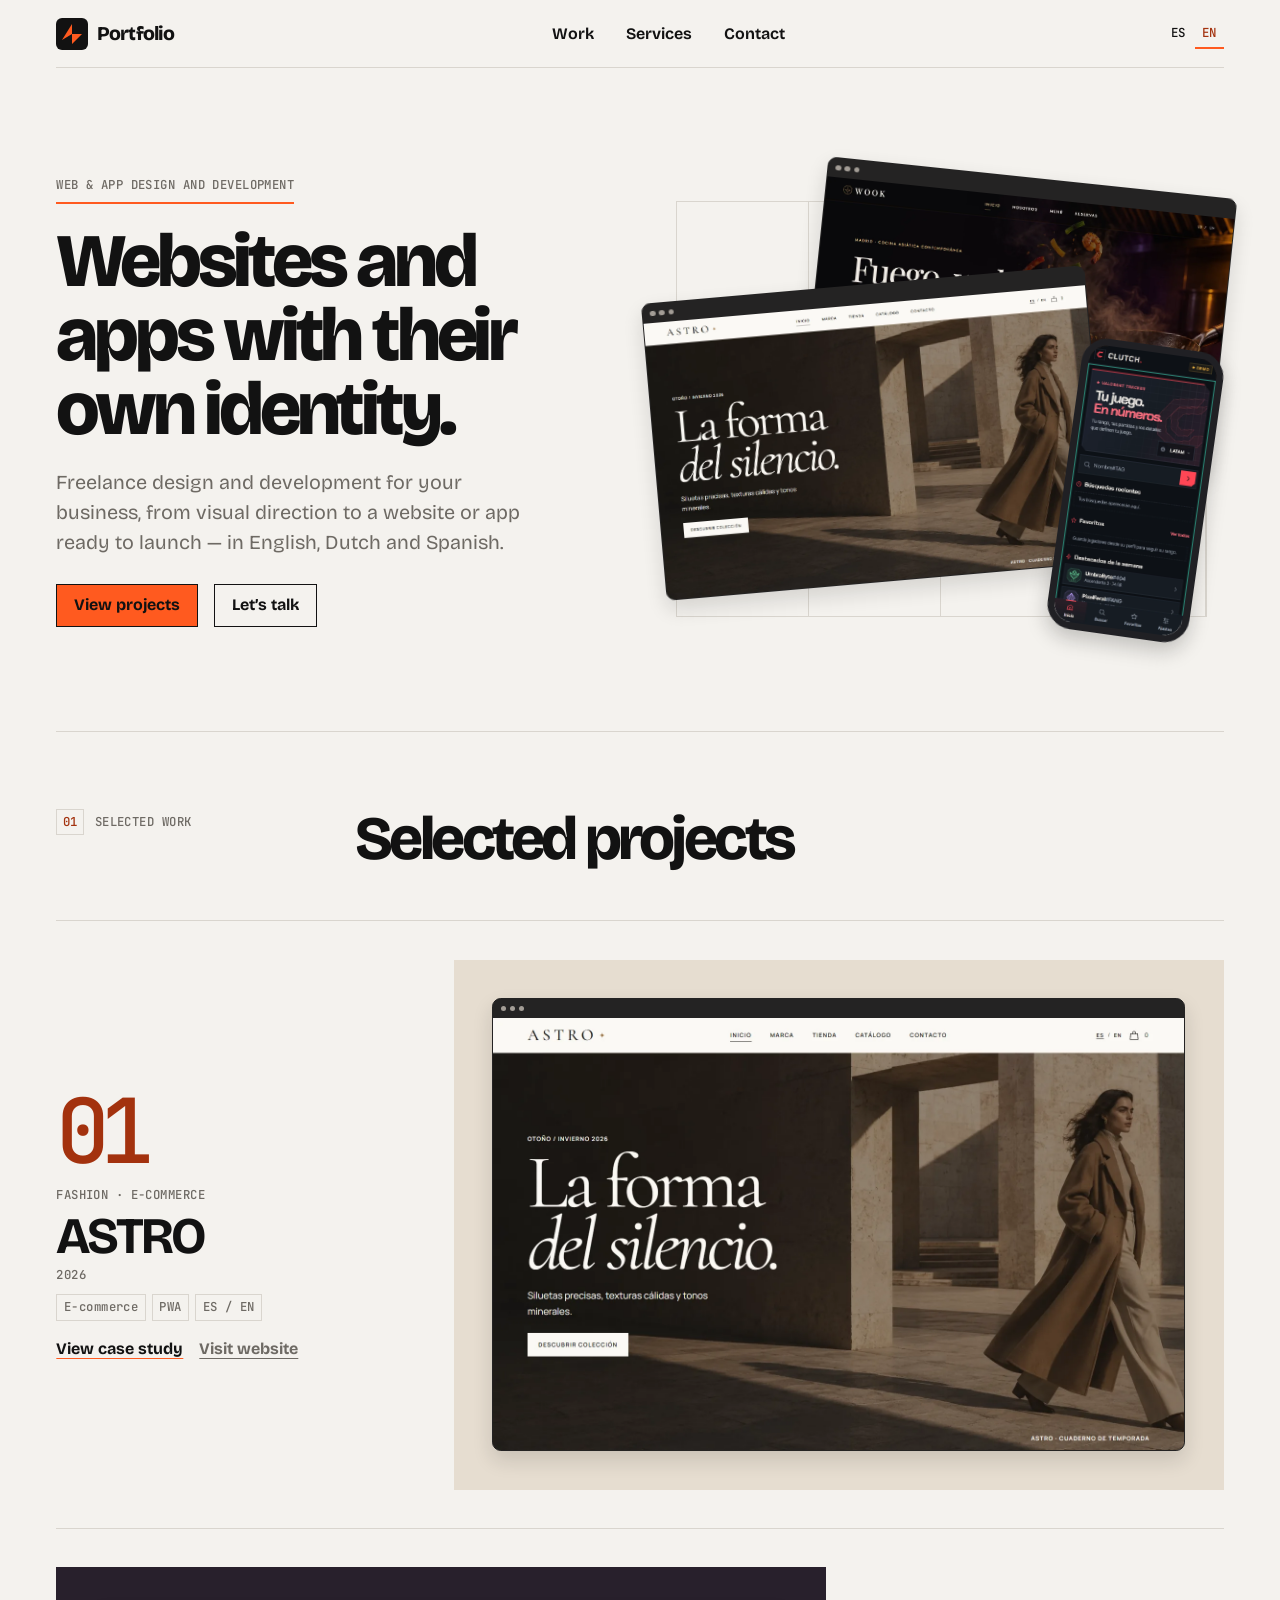
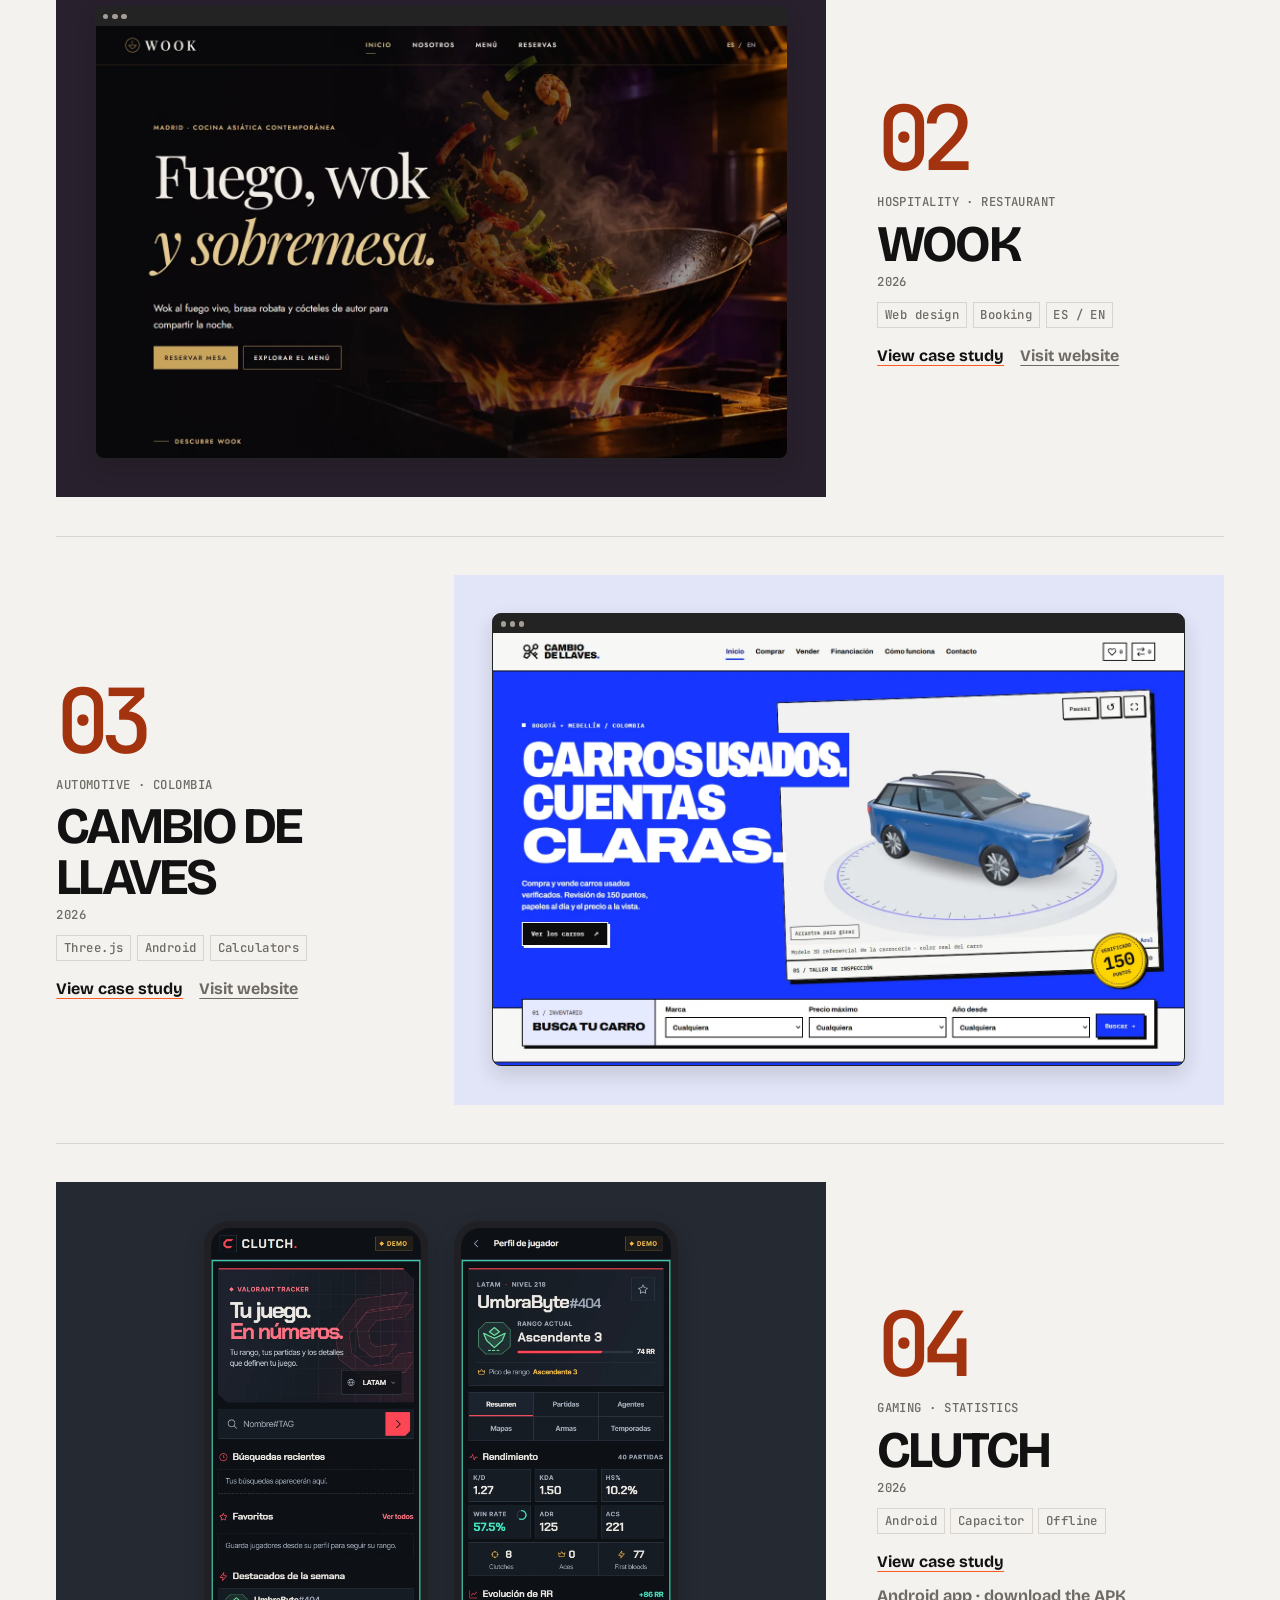
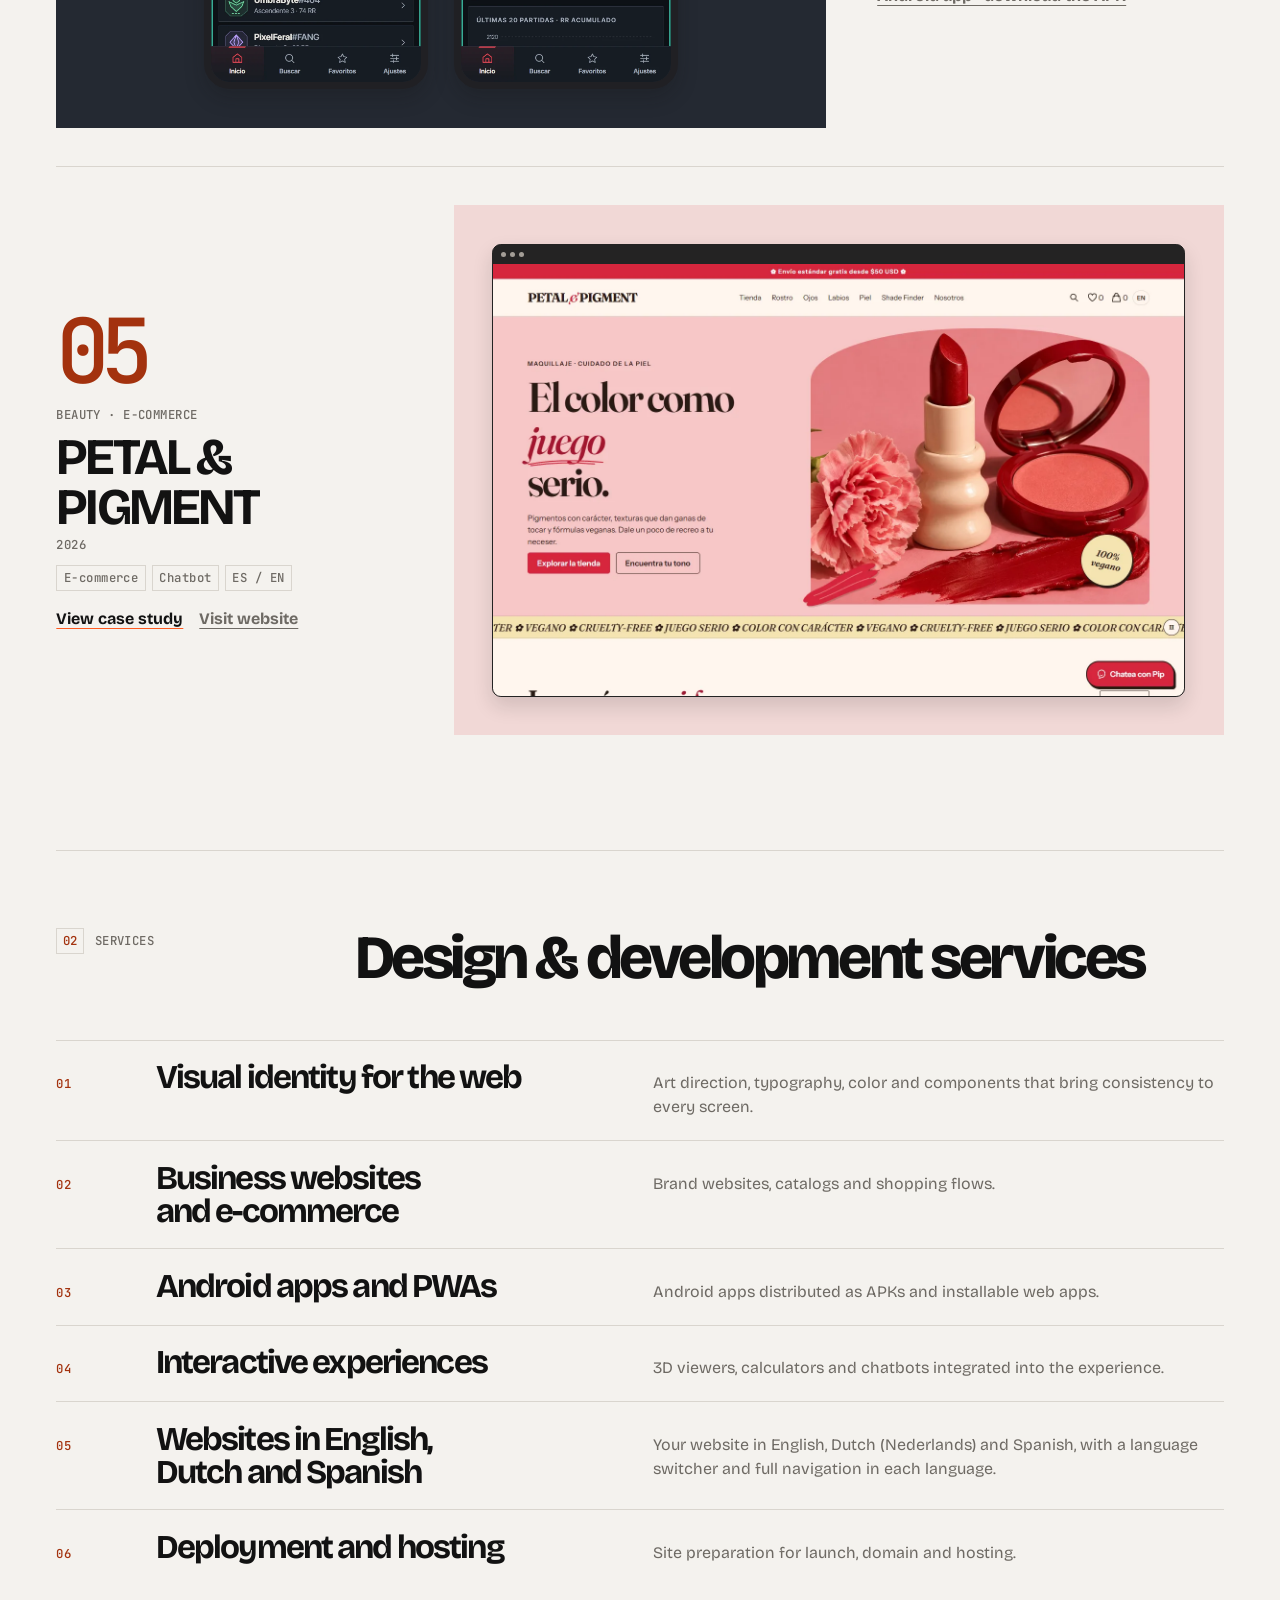
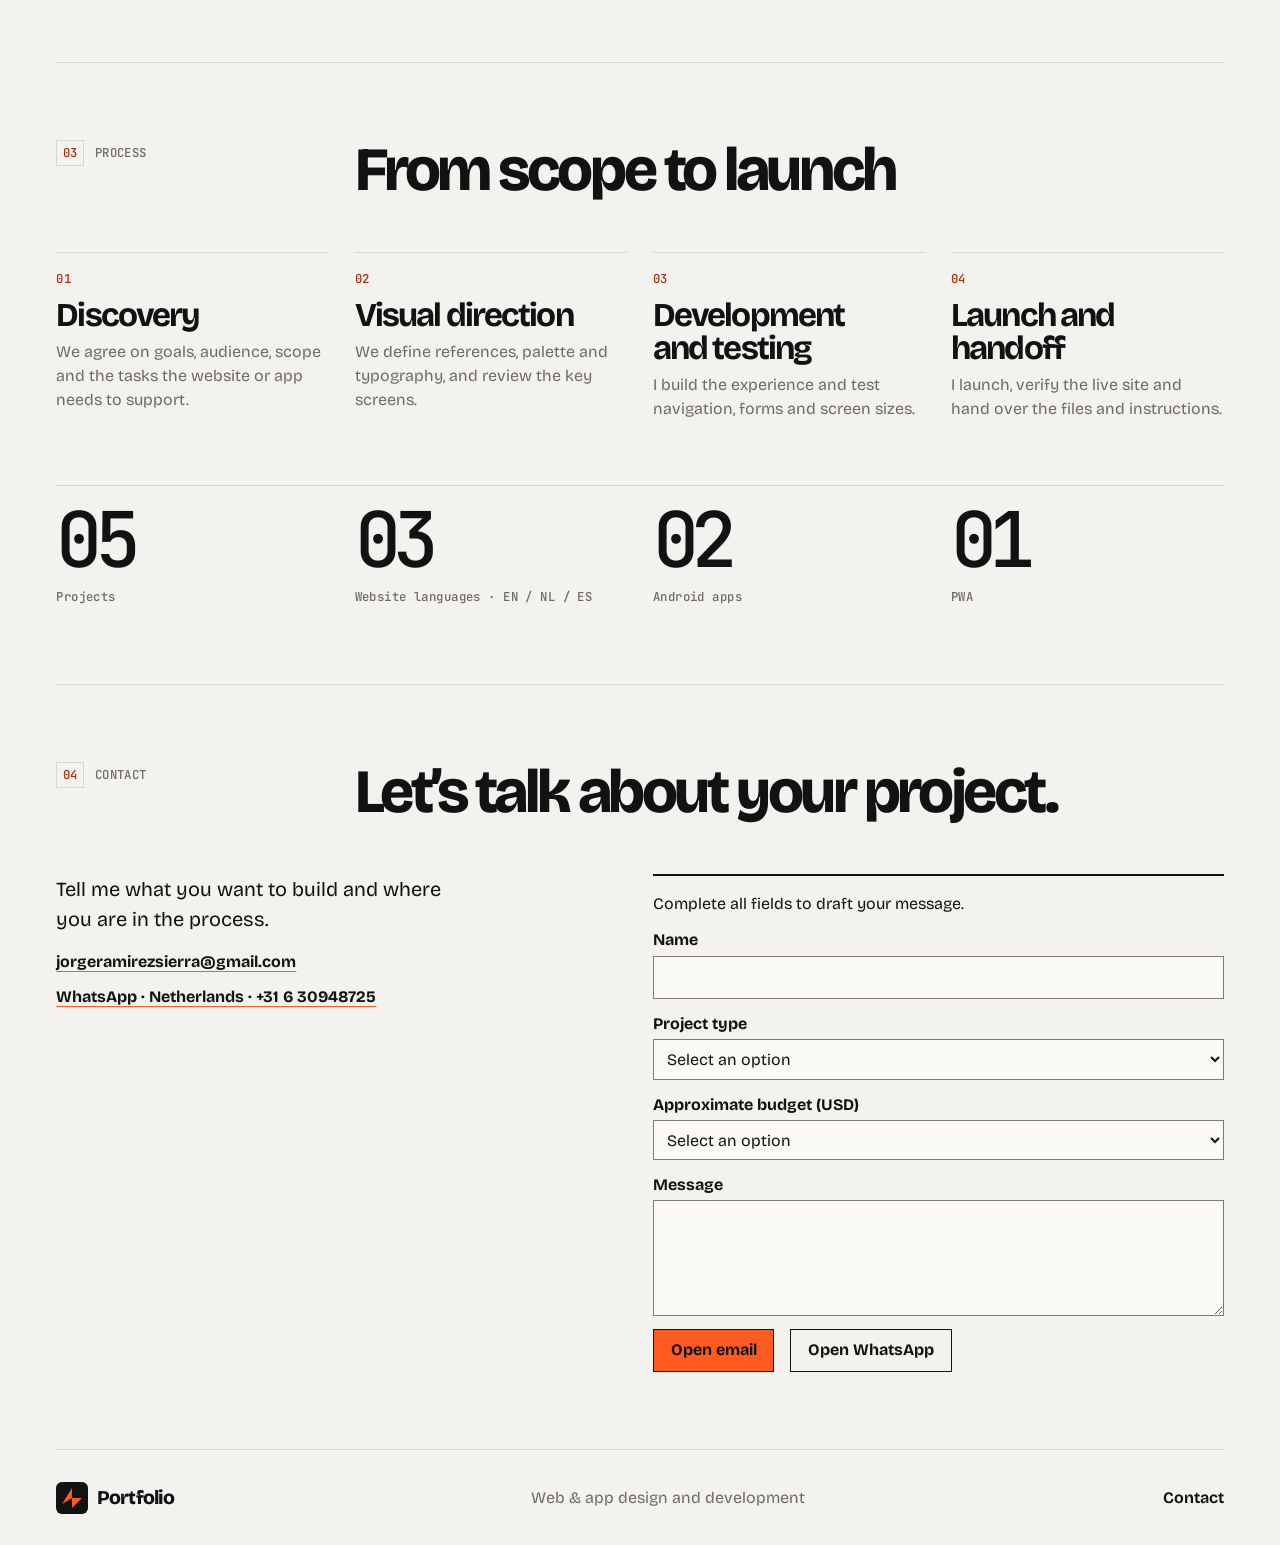
==== commit 07e5f9a1: "Drop 'native' from language offer Co-Authored-By: Claude Opus 5.5 <noreply@anthropic.com>" ====
--- a/index.html
+++ b/index.html
@@ -11,11 +11,11 @@
 <body>
 <a class="skip" href="#main"><span data-en="Skip to content" >Saltar al contenido</span></a>
 <header class="top wrap"><a class="brand" href="index.html" data-page="index.html"><img width="32" height="32" src="assets/favicon.svg" alt=""><span data-brand>Portafolio</span></a><nav aria-label="Principal" data-nav><a class="nav-link" href="index.html#proyectos" data-page="index.html#proyectos"><span data-en="Work" >Proyectos</span></a><a class="nav-link" href="index.html#servicios" data-page="index.html#servicios"><span data-en="Services" >Servicios</span></a><a class="nav-link" href="index.html#contacto" data-page="index.html#contacto"><span data-en="Contact" >Contacto</span></a></nav><div class="languages" aria-label="Idioma / Language"><a lang="es" aria-label="Español" aria-current="true" href="index.html?lang=es" data-language="es">ES</a><a lang="en" aria-label="English" href="index.html?lang=en" data-language="en">EN</a></div></header>
-<main id="main" tabindex="-1"><section class="hero wrap grid"><div class="hero-copy"><p class="eyebrow role" data-role>Diseño y desarrollo web y de apps</p><h1 data-en="Websites and apps with their own identity." >Webs y apps con identidad propia.</h1><p data-en="Freelance design and development for your business, from visual direction to a website or app ready to launch — in English, Dutch and native Spanish." class="hero-description">Diseño y desarrollo freelance para tu negocio, de la dirección visual a una web o app lista para publicar, en inglés, neerlandés y español nativo.</p><div class="actions"><a class="button primary" href="index.html#proyectos" data-page="index.html#proyectos"><span data-en="View projects" >Ver proyectos</span></a><a class="button" href="index.html#contacto" data-page="index.html#contacto"><span data-en="Let’s talk" >Hablemos</span></a></div></div><div class="collage"><div class="collage-grid" aria-hidden="true"></div><div class="hero-back"><figure class="device browser"><div class="browser-bar" aria-hidden="true"><i></i><i></i><i></i></div><img loading="eager" fetchpriority="high" decoding="async" src="assets/shots/wook-home.webp" alt="Portada cinematográfica de WOOK" data-alt-en="WOOK cinematic homepage" width="1440" height="900"></figure></div><div class="hero-main"><figure class="device browser"><div class="browser-bar" aria-hidden="true"><i></i><i></i><i></i></div><img loading="eager" fetchpriority="high" decoding="async" src="assets/shots/astro-home.webp" alt="Portada editorial de ASTRO" data-alt-en="ASTRO editorial homepage" width="1440" height="900"></figure></div><div class="hero-phone"><figure class="device phone"><img loading="eager" fetchpriority="high" decoding="async" src="assets/shots/clutch-home.webp" alt="Inicio de la app Android CLUTCH" data-alt-en="CLUTCH Android app home screen" width="780" height="1688"></figure></div></div></section><section class="wrap work" id="proyectos"><div class="section-head grid"><div class="section-label"><span aria-hidden="true">01</span><p class="eyebrow"><span data-en="Selected work" >Trabajo seleccionado</span></p></div><h2 data-en="Selected projects" >Proyectos seleccionados</h2></div><article class="project grid" data-reveal><div class="project-info"><div class="project-number" aria-hidden="true">01</div><p class="eyebrow"><span data-en="Fashion · E-commerce" >Moda · E-commerce</span></p><h3>ASTRO</h3><p class="year">2026</p><ul class="tags"><li>E-commerce</li><li>PWA</li><li>ES / EN</li></ul><div class="actions"><a class="text-link" href="projects/astro.html" data-page="projects/astro.html"><span data-en="View case study" >Ver caso de estudio</span></a><a class="text-link secondary" href="https://astro-studio-web.netlify.app"><span data-en="Visit website" >Visitar sitio</span></a></div></div><div class="project-visual astro"><figure class="device browser"><div class="browser-bar" aria-hidden="true"><i></i><i></i><i></i></div><img loading="lazy" decoding="async" src="assets/shots/astro-home.webp" alt="Portada editorial de ASTRO" data-alt-en="ASTRO editorial homepage" width="1440" height="900"></figure></div></article>
+<main id="main" tabindex="-1"><section class="hero wrap grid"><div class="hero-copy"><p class="eyebrow role" data-role>Diseño y desarrollo web y de apps</p><h1 data-en="Websites and apps with their own identity." >Webs y apps con identidad propia.</h1><p data-en="Freelance design and development for your business, from visual direction to a website or app ready to launch — in English, Dutch and Spanish." class="hero-description">Diseño y desarrollo freelance para tu negocio, de la dirección visual a una web o app lista para publicar, en inglés, neerlandés y español.</p><div class="actions"><a class="button primary" href="index.html#proyectos" data-page="index.html#proyectos"><span data-en="View projects" >Ver proyectos</span></a><a class="button" href="index.html#contacto" data-page="index.html#contacto"><span data-en="Let’s talk" >Hablemos</span></a></div></div><div class="collage"><div class="collage-grid" aria-hidden="true"></div><div class="hero-back"><figure class="device browser"><div class="browser-bar" aria-hidden="true"><i></i><i></i><i></i></div><img loading="eager" fetchpriority="high" decoding="async" src="assets/shots/wook-home.webp" alt="Portada cinematográfica de WOOK" data-alt-en="WOOK cinematic homepage" width="1440" height="900"></figure></div><div class="hero-main"><figure class="device browser"><div class="browser-bar" aria-hidden="true"><i></i><i></i><i></i></div><img loading="eager" fetchpriority="high" decoding="async" src="assets/shots/astro-home.webp" alt="Portada editorial de ASTRO" data-alt-en="ASTRO editorial homepage" width="1440" height="900"></figure></div><div class="hero-phone"><figure class="device phone"><img loading="eager" fetchpriority="high" decoding="async" src="assets/shots/clutch-home.webp" alt="Inicio de la app Android CLUTCH" data-alt-en="CLUTCH Android app home screen" width="780" height="1688"></figure></div></div></section><section class="wrap work" id="proyectos"><div class="section-head grid"><div class="section-label"><span aria-hidden="true">01</span><p class="eyebrow"><span data-en="Selected work" >Trabajo seleccionado</span></p></div><h2 data-en="Selected projects" >Proyectos seleccionados</h2></div><article class="project grid" data-reveal><div class="project-info"><div class="project-number" aria-hidden="true">01</div><p class="eyebrow"><span data-en="Fashion · E-commerce" >Moda · E-commerce</span></p><h3>ASTRO</h3><p class="year">2026</p><ul class="tags"><li>E-commerce</li><li>PWA</li><li>ES / EN</li></ul><div class="actions"><a class="text-link" href="projects/astro.html" data-page="projects/astro.html"><span data-en="View case study" >Ver caso de estudio</span></a><a class="text-link secondary" href="https://astro-studio-web.netlify.app"><span data-en="Visit website" >Visitar sitio</span></a></div></div><div class="project-visual astro"><figure class="device browser"><div class="browser-bar" aria-hidden="true"><i></i><i></i><i></i></div><img loading="lazy" decoding="async" src="assets/shots/astro-home.webp" alt="Portada editorial de ASTRO" data-alt-en="ASTRO editorial homepage" width="1440" height="900"></figure></div></article>
 <article class="project grid" data-reveal><div class="project-info"><div class="project-number" aria-hidden="true">02</div><p class="eyebrow"><span data-en="Hospitality · Restaurant" >Gastronomía · Restaurante</span></p><h3>WOOK</h3><p class="year">2026</p><ul class="tags"><li><span data-en="Web design" >Diseño web</span></li><li><span data-en="Booking" >Reservas</span></li><li>ES / EN</li></ul><div class="actions"><a class="text-link" href="projects/wook.html" data-page="projects/wook.html"><span data-en="View case study" >Ver caso de estudio</span></a><a class="text-link secondary" href="https://restaurante-wook.netlify.app"><span data-en="Visit website" >Visitar sitio</span></a></div></div><div class="project-visual wook"><figure class="device browser"><div class="browser-bar" aria-hidden="true"><i></i><i></i><i></i></div><img loading="lazy" decoding="async" src="assets/shots/wook-home.webp" alt="Portada cinematográfica de WOOK" data-alt-en="WOOK cinematic homepage" width="1440" height="900"></figure></div></article>
 <article class="project grid" data-reveal><div class="project-info"><div class="project-number" aria-hidden="true">03</div><p class="eyebrow"><span data-en="Automotive · Colombia" >Automoción · Colombia</span></p><h3>CAMBIO DE LLAVES</h3><p class="year">2026</p><ul class="tags"><li>Three.js</li><li>Android</li><li><span data-en="Calculators" >Simuladores</span></li></ul><div class="actions"><a class="text-link" href="projects/cambio-de-llaves.html" data-page="projects/cambio-de-llaves.html"><span data-en="View case study" >Ver caso de estudio</span></a><a class="text-link secondary" href="https://cambio-de-llaves.netlify.app"><span data-en="Visit website" >Visitar sitio</span></a></div></div><div class="project-visual cambio-de-llaves"><figure class="device browser"><div class="browser-bar" aria-hidden="true"><i></i><i></i><i></i></div><img loading="lazy" decoding="async" src="assets/shots/cdl-home.webp" alt="Portada de Cambio de Llaves" data-alt-en="Cambio de Llaves homepage" width="1440" height="900"></figure></div></article>
 <article class="project grid" data-reveal><div class="project-info"><div class="project-number" aria-hidden="true">04</div><p class="eyebrow"><span data-en="Gaming · Statistics" >Gaming · Estadísticas</span></p><h3>CLUTCH</h3><p class="year">2026</p><ul class="tags"><li>Android</li><li>Capacitor</li><li><span data-en="Offline" >Sin conexión</span></li></ul><div class="actions"><a class="text-link" href="projects/clutch.html" data-page="projects/clutch.html"><span data-en="View case study" >Ver caso de estudio</span></a><a class="text-link secondary" href="https://github.com/danielquinteroraz-creator/clutch-tracker/releases/latest"><span data-en="Android app · download the APK" >App Android · descarga el APK</span></a></div></div><div class="project-visual clutch pair"><figure class="device phone"><img loading="lazy" decoding="async" src="assets/shots/clutch-home.webp" alt="Inicio de la app Android CLUTCH" data-alt-en="CLUTCH Android app home screen" width="780" height="1688"></figure><figure class="device phone"><img loading="lazy" decoding="async" src="assets/shots/clutch-player.webp" alt="Perfil y estadísticas en CLUTCH" data-alt-en="CLUTCH player profile and stats" width="780" height="1688"></figure></div></article>
-<article class="project grid" data-reveal><div class="project-info"><div class="project-number" aria-hidden="true">05</div><p class="eyebrow"><span data-en="Beauty · E-commerce" >Belleza · E-commerce</span></p><h3>PETAL &amp; PIGMENT</h3><p class="year">2026</p><ul class="tags"><li>E-commerce</li><li>Chatbot</li><li>ES / EN</li></ul><div class="actions"><a class="text-link" href="projects/petal-and-pigment.html" data-page="projects/petal-and-pigment.html"><span data-en="View case study" >Ver caso de estudio</span></a><a class="text-link secondary" href="https://petal-and-pigment.netlify.app"><span data-en="Visit website" >Visitar sitio</span></a></div></div><div class="project-visual petal-and-pigment"><figure class="device browser"><div class="browser-bar" aria-hidden="true"><i></i><i></i><i></i></div><img loading="lazy" decoding="async" src="assets/shots/pp-home.webp" alt="Portada de Petal &amp; Pigment" data-alt-en="Petal &amp; Pigment homepage" width="1440" height="900"></figure></div></article></section><section class="wrap services" id="servicios"><div class="section-head grid"><div class="section-label"><span aria-hidden="true">02</span><p class="eyebrow"><span data-en="Services" >Servicios</span></p></div><h2 data-en="Design &amp; development services" >Servicios de diseño y desarrollo</h2></div><ol class="service-list"><li class="grid" data-reveal><span class="row-number" aria-hidden="true">01</span><h3 data-en="Visual identity for the web" >Identidad visual para web</h3><p data-en="Art direction, typography, color and components that bring consistency to every screen." >Dirección visual, tipografía, color y componentes para dar coherencia a cada pantalla.</p></li><li class="grid" data-reveal><span class="row-number" aria-hidden="true">02</span><h3 data-en="Business websites and e-commerce" >Sitios corporativos y e-commerce</h3><p data-en="Brand websites, catalogs and shopping flows." >Sitios de marca, catálogos y recorridos de compra.</p></li><li class="grid" data-reveal><span class="row-number" aria-hidden="true">03</span><h3 data-en="Android apps and PWAs" >Apps Android y PWA</h3><p data-en="Android apps distributed as APKs and installable web apps." >Apps Android distribuibles como APK y aplicaciones web instalables.</p></li><li class="grid" data-reveal><span class="row-number" aria-hidden="true">04</span><h3 data-en="Interactive experiences" >Experiencias interactivas</h3><p data-en="3D viewers, calculators and chatbots integrated into the experience." >Visores 3D, simuladores y chatbots integrados en la experiencia.</p></li><li class="grid" data-reveal><span class="row-number" aria-hidden="true">05</span><h3 data-en="Websites in English, Dutch and Spanish" >Webs en inglés, neerlandés y español</h3><p data-en="Your website in English, Dutch (Nederlands) and native Spanish, with a language switcher and full navigation in each language." >Tu web en inglés, neerlandés (Nederlands) y español nativo, con selector de idioma y navegación completa en cada idioma.</p></li><li class="grid" data-reveal><span class="row-number" aria-hidden="true">06</span><h3 data-en="Deployment and hosting" >Publicación y hosting</h3><p data-en="Site preparation for launch, domain and hosting." >Preparación del sitio para su lanzamiento, dominio y alojamiento.</p></li></ol></section><section class="wrap process"><div class="section-head grid"><div class="section-label"><span aria-hidden="true">03</span><p class="eyebrow"><span data-en="Process" >Proceso</span></p></div><h2 data-en="From scope to launch" >Del alcance a la publicación</h2></div><ol class="steps grid"><li data-reveal><span class="row-number" aria-hidden="true">01</span><h3 data-en="Discovery" >Descubrimiento</h3><p data-en="We agree on goals, audience, scope and the tasks the website or app needs to support." >Acordamos objetivos, público, alcance y las tareas prioritarias del sitio o la app.</p></li><li data-reveal><span class="row-number" aria-hidden="true">02</span><h3 data-en="Visual direction" >Dirección visual</h3><p data-en="We define references, palette and typography, and review the key screens." >Definimos referencias, paleta y tipografía, y revisamos las pantallas clave.</p></li><li data-reveal><span class="row-number" aria-hidden="true">03</span><h3 data-en="Development and testing" >Desarrollo y pruebas</h3><p data-en="I build the experience and test navigation, forms and screen sizes." >Construyo la experiencia y pruebo navegación, formularios y tamaños de pantalla.</p></li><li data-reveal><span class="row-number" aria-hidden="true">04</span><h3 data-en="Launch and handoff" >Publicación y entrega</h3><p data-en="I launch, verify the live site and hand over the files and instructions." >Publico, verifico el sitio en producción y entrego los archivos y las instrucciones de uso.</p></li></ol><ul class="numbers grid"><li><strong>05</strong><span data-en="Projects" >Proyectos</span></li><li><strong>03</strong><span data-en="Website languages · EN / NL / ES" >Idiomas para tu web · EN / NL / ES</span></li><li><strong>02</strong><span data-en="Android apps" >Apps Android</span></li><li><strong>01</strong><span data-en="PWA" >PWA</span></li></ul></section><section class="contact wrap" id="contacto"><div class="section-head grid"><div class="section-label"><span aria-hidden="true">04</span><p class="eyebrow"><span data-en="Contact" >Contacto</span></p></div><h2 data-en="Let’s talk about your project." >Hablemos de tu proyecto.</h2></div><div class="grid contact-grid"><div class="contact-copy"><p data-en="Tell me what you want to build and where you are in the process." >Cuéntame qué quieres construir y en qué etapa estás.</p><a class="text-link" data-email hidden></a><noscript><p>jorgeramirezsierra [arroba] gmail [punto] com</p></noscript><a class="text-link" data-wa="0" href="https://wa.me/31630948725">WhatsApp · Países Bajos · +31 6 30948725</a></div><form hidden novalidate><p data-en="Complete all fields to draft your message." >Completa todos los campos para preparar tu mensaje.</p><div class="field"><label for="name"><span data-en="Name" >Nombre</span></label><input id="name" autocomplete="name" required aria-describedby="name-error"><span id="name-error" class="error" aria-live="polite"></span></div><div class="field"><label for="type"><span data-en="Project type" >Tipo de proyecto</span></label><select id="type" required aria-describedby="type-error"><option data-en="Select an option" value="">Selecciona una opción</option><option data-en="Website" value="web">Sitio web</option><option value="shop">E-commerce</option><option data-en="Android app or PWA" value="app">App Android o PWA</option><option data-en="Interactive experience" value="interactive">Experiencia interactiva</option><option data-en="Other" value="other">Otro</option></select><span id="type-error" class="error" aria-live="polite"></span></div><div class="field"><label for="budget"><span data-en="Approximate budget (USD)" >Presupuesto aproximado (USD)</span></label><select id="budget" required aria-describedby="budget-error"><option data-en="Select an option" value="">Selecciona una opción</option><option data-en="Under 1,000" value="under">Menos de 1.000</option><option data-en="1,000–3,000" value="1-3">1.000–3.000</option><option data-en="3,001–6,000" value="3-6">3.001–6.000</option><option data-en="Over 6,000" value="over">Más de 6.000</option><option data-en="To be determined" value="open">Por definir</option></select><span id="budget-error" class="error" aria-live="polite"></span></div><div class="field"><label for="message"><span data-en="Message" >Mensaje</span></label><textarea id="message" rows="4" required aria-describedby="message-error"></textarea><span id="message-error" class="error" aria-live="polite"></span></div><div class="actions"><button class="button primary" type="submit" value="email"><span data-en="Open email" >Abrir correo</span></button><button class="button" type="submit" value="whatsapp"><span data-en="Open WhatsApp" >Abrir WhatsApp</span></button></div><p id="form-status" role="status"></p></form></div></section></main>
+<article class="project grid" data-reveal><div class="project-info"><div class="project-number" aria-hidden="true">05</div><p class="eyebrow"><span data-en="Beauty · E-commerce" >Belleza · E-commerce</span></p><h3>PETAL &amp; PIGMENT</h3><p class="year">2026</p><ul class="tags"><li>E-commerce</li><li>Chatbot</li><li>ES / EN</li></ul><div class="actions"><a class="text-link" href="projects/petal-and-pigment.html" data-page="projects/petal-and-pigment.html"><span data-en="View case study" >Ver caso de estudio</span></a><a class="text-link secondary" href="https://petal-and-pigment.netlify.app"><span data-en="Visit website" >Visitar sitio</span></a></div></div><div class="project-visual petal-and-pigment"><figure class="device browser"><div class="browser-bar" aria-hidden="true"><i></i><i></i><i></i></div><img loading="lazy" decoding="async" src="assets/shots/pp-home.webp" alt="Portada de Petal &amp; Pigment" data-alt-en="Petal &amp; Pigment homepage" width="1440" height="900"></figure></div></article></section><section class="wrap services" id="servicios"><div class="section-head grid"><div class="section-label"><span aria-hidden="true">02</span><p class="eyebrow"><span data-en="Services" >Servicios</span></p></div><h2 data-en="Design &amp; development services" >Servicios de diseño y desarrollo</h2></div><ol class="service-list"><li class="grid" data-reveal><span class="row-number" aria-hidden="true">01</span><h3 data-en="Visual identity for the web" >Identidad visual para web</h3><p data-en="Art direction, typography, color and components that bring consistency to every screen." >Dirección visual, tipografía, color y componentes para dar coherencia a cada pantalla.</p></li><li class="grid" data-reveal><span class="row-number" aria-hidden="true">02</span><h3 data-en="Business websites and e-commerce" >Sitios corporativos y e-commerce</h3><p data-en="Brand websites, catalogs and shopping flows." >Sitios de marca, catálogos y recorridos de compra.</p></li><li class="grid" data-reveal><span class="row-number" aria-hidden="true">03</span><h3 data-en="Android apps and PWAs" >Apps Android y PWA</h3><p data-en="Android apps distributed as APKs and installable web apps." >Apps Android distribuibles como APK y aplicaciones web instalables.</p></li><li class="grid" data-reveal><span class="row-number" aria-hidden="true">04</span><h3 data-en="Interactive experiences" >Experiencias interactivas</h3><p data-en="3D viewers, calculators and chatbots integrated into the experience." >Visores 3D, simuladores y chatbots integrados en la experiencia.</p></li><li class="grid" data-reveal><span class="row-number" aria-hidden="true">05</span><h3 data-en="Websites in English, Dutch and Spanish" >Webs en inglés, neerlandés y español</h3><p data-en="Your website in English, Dutch (Nederlands) and Spanish, with a language switcher and full navigation in each language." >Tu web en inglés, neerlandés (Nederlands) y español, con selector de idioma y navegación completa en cada idioma.</p></li><li class="grid" data-reveal><span class="row-number" aria-hidden="true">06</span><h3 data-en="Deployment and hosting" >Publicación y hosting</h3><p data-en="Site preparation for launch, domain and hosting." >Preparación del sitio para su lanzamiento, dominio y alojamiento.</p></li></ol></section><section class="wrap process"><div class="section-head grid"><div class="section-label"><span aria-hidden="true">03</span><p class="eyebrow"><span data-en="Process" >Proceso</span></p></div><h2 data-en="From scope to launch" >Del alcance a la publicación</h2></div><ol class="steps grid"><li data-reveal><span class="row-number" aria-hidden="true">01</span><h3 data-en="Discovery" >Descubrimiento</h3><p data-en="We agree on goals, audience, scope and the tasks the website or app needs to support." >Acordamos objetivos, público, alcance y las tareas prioritarias del sitio o la app.</p></li><li data-reveal><span class="row-number" aria-hidden="true">02</span><h3 data-en="Visual direction" >Dirección visual</h3><p data-en="We define references, palette and typography, and review the key screens." >Definimos referencias, paleta y tipografía, y revisamos las pantallas clave.</p></li><li data-reveal><span class="row-number" aria-hidden="true">03</span><h3 data-en="Development and testing" >Desarrollo y pruebas</h3><p data-en="I build the experience and test navigation, forms and screen sizes." >Construyo la experiencia y pruebo navegación, formularios y tamaños de pantalla.</p></li><li data-reveal><span class="row-number" aria-hidden="true">04</span><h3 data-en="Launch and handoff" >Publicación y entrega</h3><p data-en="I launch, verify the live site and hand over the files and instructions." >Publico, verifico el sitio en producción y entrego los archivos y las instrucciones de uso.</p></li></ol><ul class="numbers grid"><li><strong>05</strong><span data-en="Projects" >Proyectos</span></li><li><strong>03</strong><span data-en="Website languages · EN / NL / ES" >Idiomas para tu web · EN / NL / ES</span></li><li><strong>02</strong><span data-en="Android apps" >Apps Android</span></li><li><strong>01</strong><span data-en="PWA" >PWA</span></li></ul></section><section class="contact wrap" id="contacto"><div class="section-head grid"><div class="section-label"><span aria-hidden="true">04</span><p class="eyebrow"><span data-en="Contact" >Contacto</span></p></div><h2 data-en="Let’s talk about your project." >Hablemos de tu proyecto.</h2></div><div class="grid contact-grid"><div class="contact-copy"><p data-en="Tell me what you want to build and where you are in the process." >Cuéntame qué quieres construir y en qué etapa estás.</p><a class="text-link" data-email hidden></a><noscript><p>jorgeramirezsierra [arroba] gmail [punto] com</p></noscript><a class="text-link" data-wa="0" href="https://wa.me/31630948725">WhatsApp · Países Bajos · +31 6 30948725</a></div><form hidden novalidate><p data-en="Complete all fields to draft your message." >Completa todos los campos para preparar tu mensaje.</p><div class="field"><label for="name"><span data-en="Name" >Nombre</span></label><input id="name" autocomplete="name" required aria-describedby="name-error"><span id="name-error" class="error" aria-live="polite"></span></div><div class="field"><label for="type"><span data-en="Project type" >Tipo de proyecto</span></label><select id="type" required aria-describedby="type-error"><option data-en="Select an option" value="">Selecciona una opción</option><option data-en="Website" value="web">Sitio web</option><option value="shop">E-commerce</option><option data-en="Android app or PWA" value="app">App Android o PWA</option><option data-en="Interactive experience" value="interactive">Experiencia interactiva</option><option data-en="Other" value="other">Otro</option></select><span id="type-error" class="error" aria-live="polite"></span></div><div class="field"><label for="budget"><span data-en="Approximate budget (USD)" >Presupuesto aproximado (USD)</span></label><select id="budget" required aria-describedby="budget-error"><option data-en="Select an option" value="">Selecciona una opción</option><option data-en="Under 1,000" value="under">Menos de 1.000</option><option data-en="1,000–3,000" value="1-3">1.000–3.000</option><option data-en="3,001–6,000" value="3-6">3.001–6.000</option><option data-en="Over 6,000" value="over">Más de 6.000</option><option data-en="To be determined" value="open">Por definir</option></select><span id="budget-error" class="error" aria-live="polite"></span></div><div class="field"><label for="message"><span data-en="Message" >Mensaje</span></label><textarea id="message" rows="4" required aria-describedby="message-error"></textarea><span id="message-error" class="error" aria-live="polite"></span></div><div class="actions"><button class="button primary" type="submit" value="email"><span data-en="Open email" >Abrir correo</span></button><button class="button" type="submit" value="whatsapp"><span data-en="Open WhatsApp" >Abrir WhatsApp</span></button></div><p id="form-status" role="status"></p></form></div></section></main>
 <footer class="footer wrap"><a class="brand" href="index.html" data-page="index.html"><img width="32" height="32" src="assets/favicon.svg" alt=""><span data-brand>Portafolio</span></a><p data-role>Diseño y desarrollo web y de apps</p><a class="footer-link" href="index.html#contacto" data-page="index.html#contacto"><span data-en="Contact" >Contacto</span></a></footer>
 </body>
 </html>
